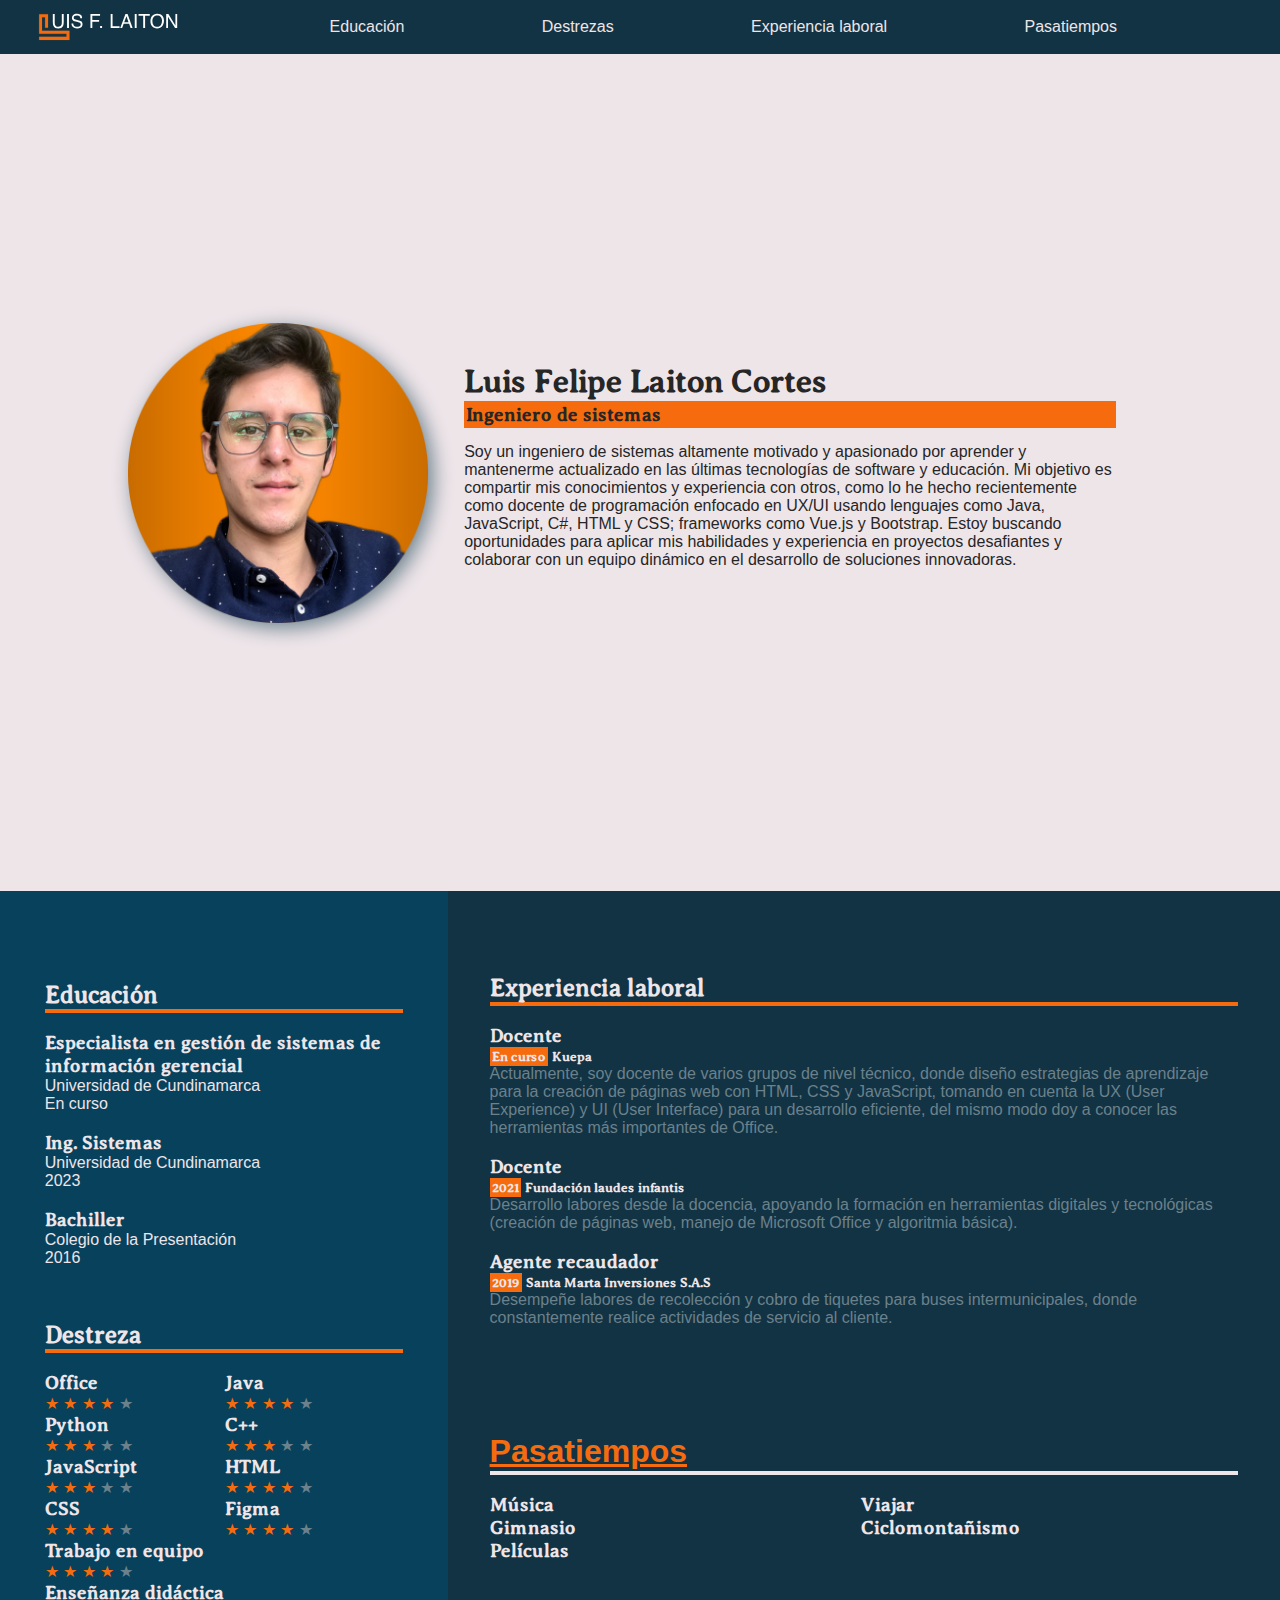
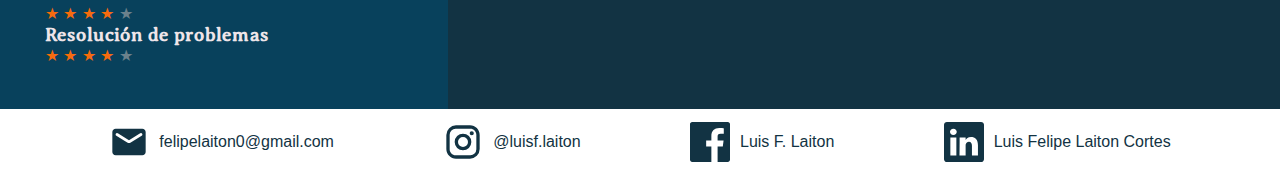
==== index.html @ 7af59a72 "Actualización de estilos header y nav" ====
<!DOCTYPE html>
<html lang="en">

<head>
    <meta charset="UTF-8">
    <link rel="icon" type="image/x-icon" href="imagenes/Logo_oscuro-3.ico">
    <meta name="viewport" content="width=device-width, initial-scale=1.0">
    <title>Luis Laiton</title>

    <link rel="stylesheet" href="CSS/estilos.css">
</head>

<body>
    <nav class="navBar">
        <!-- Barra de navegación -->
        <div>
            <a href="index.html">
                <img src="imagenes/Logo_color-1T.svg" alt="Logo Luis F. Laiton" class="navBar__logo enfasis">
            </a>
        </div>
        <div class="navBar__menu">
            <div class="navBar__menu-hamburguesa texto--naranja">
                <!-- Botón de menú hamburguesa -->
                <svg xmlns="http://www.w3.org/2000/svg" width="24" height="24" viewBox="0 0 24 24">
                    <path fill="currentColor"
                        d="M4 18h16c.55 0 1-.45 1-1s-.45-1-1-1H4c-.55 0-1 .45-1 1s.45 1 1 1zm0-5h16c.55 0 1-.45 1-1s-.45-1-1-1H4c-.55 0-1 .45-1 1s.45 1 1 1zM3 7c0 .55.45 1 1 1h16c.55 0 1-.45 1-1s-.45-1-1-1H4c-.55 0-1 .45-1 1z" />
                </svg>
            </div>
            <div class="navBar__enlaces">
                <!-- Enlaces de la barra de navegación -->
                <a href="#certificados" class="navBar__item texto--naranja">Educación</a>
                <a href="#destrezas" class="navBar__item texto--naranja">Destrezas</a>
                <a href="#exp-laboral" class="navBar__item texto--naranja">Experiencia laboral</a>
                <a href="HTML/pasatiempos.html" class="navBar__item texto--naranja">Pasatiempos</a>
            </div>
        </div>
    </nav>

    <header class="header">
        <figure class="header__figura">
            <img src="imagenes/foto-1.png" alt="Foto de presentacion" class="header__imagen">
        </figure>
        <div class="header__texto">
            <div class="titulo">
                <h1 class="titulo__nombre">Luis Felipe Laiton Cortes</h1>
                <h3 class="titulo__subtitulo fondo--naranja">Ingeniero de sistemas</h3>
            </div>
            <p class="header__parrafo">
                Soy un ingeniero de sistemas altamente motivado y apasionado por aprender y mantenerme actualizado en
                las
                últimas tecnologías de software y educación. Mi objetivo es compartir mis conocimientos y experiencia
                con
                otros, como lo he hecho recientemente como docente de programación enfocado en UX/UI usando lenguajes
                como
                Java, JavaScript, C#, HTML y CSS; frameworks como Vue.js y Bootstrap. Estoy buscando oportunidades para
                aplicar mis habilidades y experiencia en proyectos desafiantes y colaborar con un equipo dinámico en el
                desarrollo de soluciones innovadoras.
            </p>
        </div>
    </header>
    <main class="main">
        <section class="educacion">
            <!-- CERTIFICACION -->
            <article class="certificados" id="certificados">
                <h2>Educación</h2>
                <hr><br>
                <div id="especilizacion" class="mostrar--hover">
                    <div class="certificado__info">
                        <h3>Especialista en gestión de sistemas de información gerencial</h3>
                        <p>
                            Universidad de Cundinamarca
                            <br>
                            En curso
                        </p>
                    </div>
                    <figure class="d-oculto">
                        <img src="" alt="Certificacion especialista">
                    </figure>
                </div>
                <br>
                <div id="ing-sistemas" class="mostrar--hover">
                    <div class="certificado__info">
                        <h3>Ing. Sistemas</h3>
                        <p>
                            Universidad de Cundinamarca
                            <br>
                            2023
                        </p>
                    </div>
                    <figure class="d-oculto">
                        <img class="diploma__img" src="imagenes/certificaciones/ing-sistemas.jpg"
                            alt="Certificacion ing. sistemas">
                    </figure>
                </div>
                <br>
                <div id="bachiller" class="mostrar--hover">
                    <div class="certificado__info">
                        <h3>Bachiller</h3>
                        <p>
                            Colegio de la Presentación
                            <br>
                            2016
                        </p>
                    </div>
                    <figure class="d-oculto">
                        <img class="diploma__img" src="imagenes/certificaciones/bachiller.jpg"
                            alt="Certificacion bachiller">
                    </figure>
                </div>
            </article>
            <br><br><br>
            <!-- DESTREZAS -->
            <article class="destreza" id="destrezas">
                <h2 class="destreza__titulo">Destreza</h2>
                <hr><br>
                <div class="destreza__office dos--columnas">
                    <h3>Office</h3>
                    <div class="estrellas">
                        <p class="estrellas estrella--naranja">★</p>
                        <p class="estrellas estrella--naranja">★</p>
                        <p class="estrellas estrella--naranja">★</p>
                        <p class="estrellas estrella--naranja">★</p>
                        <p class="estrellas">★</p>
                    </div>
                </div>
                <div class="destreza__java dos--columnas">
                    <h3>Java</h3>
                    <div class="estrellas">
                        <p class="estrellas estrella--naranja">★</p>
                        <p class="estrellas estrella--naranja">★</p>
                        <p class="estrellas estrella--naranja">★</p>
                        <p class="estrellas estrella--naranja">★</p>
                        <p class="estrellas">★</p>
                    </div>
                </div>
                <br>
                <div class="destreza__python dos--columnas">
                    <h3>Python</h3>
                    <div class="estrellas">
                        <p class="estrellas estrella--naranja">★</p>
                        <p class="estrellas estrella--naranja">★</p>
                        <p class="estrellas estrella--naranja">★</p>
                        <p class="estrellas">★</p>
                        <p class="estrellas">★</p>
                    </div>
                </div>
                <div class="destreza__cpp dos--columnas">
                    <h3>C++</h3>
                    <div class="estrellas">
                        <p class="estrellas estrella--naranja">★</p>
                        <p class="estrellas estrella--naranja">★</p>
                        <p class="estrellas estrella--naranja">★</p>
                        <p class="estrellas">★</p>
                        <p class="estrellas">★</p>
                    </div>
                </div>
                <br>
                <div class="destreza__js dos--columnas">
                    <h3>JavaScript</h3>
                    <div class="estrellas">
                        <p class="estrellas estrella--naranja">★</p>
                        <p class="estrellas estrella--naranja">★</p>
                        <p class="estrellas estrella--naranja">★</p>
                        <p class="estrellas">★</p>
                        <p class="estrellas">★</p>
                    </div>
                </div>
                <div class="destreza__html dos--columnas">
                    <h3>HTML</h3>
                    <div class="estrellas">
                        <p class="estrellas estrella--naranja">★</p>
                        <p class="estrellas estrella--naranja">★</p>
                        <p class="estrellas estrella--naranja">★</p>
                        <p class="estrellas estrella--naranja">★</p>
                        <p class="estrellas">★</p>
                    </div>
                </div>
                <br>
                <div class="destreza__css dos--columnas">
                    <h3>CSS</h3>
                    <div class="estrellas">
                        <p class="estrellas estrella--naranja">★</p>
                        <p class="estrellas estrella--naranja">★</p>
                        <p class="estrellas estrella--naranja">★</p>
                        <p class="estrellas estrella--naranja">★</p>
                        <p class="estrellas">★</p>
                    </div>
                </div>
                <div class="destreza__figma dos--columnas">
                    <h3>Figma</h3>
                    <div class="estrellas">
                        <p class="estrellas estrella--naranja">★</p>
                        <p class="estrellas estrella--naranja">★</p>
                        <p class="estrellas estrella--naranja">★</p>
                        <p class="estrellas estrella--naranja">★</p>
                        <p class="estrellas">★</p>
                    </div>
                </div>
                <div class="destreza__trabajo--equipo">
                    <h3>Trabajo en equipo</h3>
                    <div class="estrellas">
                        <p class="estrellas estrella--naranja">★</p>
                        <p class="estrellas estrella--naranja">★</p>
                        <p class="estrellas estrella--naranja">★</p>
                        <p class="estrellas estrella--naranja">★</p>
                        <p class="estrellas">★</p>
                    </div>
                </div>
                <div class="destreza__didactica">
                    <h3>Enseñanza didáctica</h3>
                    <div class="estrellas">
                        <p class="estrellas estrella--naranja">★</p>
                        <p class="estrellas estrella--naranja">★</p>
                        <p class="estrellas estrella--naranja">★</p>
                        <p class="estrellas estrella--naranja">★</p>
                        <p class="estrellas">★</p>
                    </div>
                </div>
                <div class="destreza__problemas">
                    <h3>Resolución de problemas</h3>
                    <div class="estrellas">
                        <p class="estrellas estrella--naranja">★</p>
                        <p class="estrellas estrella--naranja">★</p>
                        <p class="estrellas estrella--naranja">★</p>
                        <p class="estrellas estrella--naranja">★</p>
                        <p class="estrellas">★</p>
                    </div>
                </div>
            </article>
        </section>
        <section class="principal">
            <article class="exp--laboral" id="exp-laboral">
                <h2 class="exp--laboral__titulo">Experiencia laboral</h2>
                <hr><br>
                <div class="exp--laboral__kuepa">
                    <h3 class="exp--laboral__cargo">Docente</h3>
                    <h5 class="exp--laboral__tiempo fondo--naranja">En curso</h5>
                    <h5 class="exp--laboral__empresa">Kuepa</h5>
                    <p class="exp--laboral__parrafo parrafo--opaco">Actualmente, soy docente de varios grupos de nivel
                        técnico, donde diseño estrategias de aprendizaje para la creación de páginas web con HTML, CSS y
                        JavaScript, tomando en cuenta la UX (User Experience) y UI (User Interface) para un desarrollo
                        eficiente, del mismo modo doy a conocer las herramientas más importantes de Office.</p>
                </div>
                <!-- <br>
                <div class="exp--laboral__ganoexcel">
                    <h3 class="exp--laboral__cargo">Distribuidor independiente</h3>
                    <h5 class="exp--laboral__tiempo fondo--naranja">En curso</h5>
                    <h5 class="exp--laboral__empresa">GanoExcel S.A.</h5>
                    <p class="exp--laboral__parrafo parrafo--opaco">Ejerzo como promotor y vendedor independiente de los
                        productos de GanoExcel S.A. donde participo activamente como líder de un equipo de trabajo
                        generando espacios básicos de capacitación en áreas como finanzas, salud, crecimiento personal y
                        marketing digital.</p>
                </div> -->
                <br>
                <div class="exp--laboral__laudes">
                    <h3 class="exp--laboral__cargo">Docente</h3>
                    <h5 class="exp--laboral__tiempo fondo--naranja">2021</h5>
                    <h5 class="exp--laboral__empresa">Fundación laudes infantis</h5>
                    <p class="exp--laboral__parrafo parrafo--opaco">Desarrollo labores desde la docencia, apoyando la
                        formación en herramientas digitales y tecnológicas (creación de páginas web, manejo de Microsoft
                        Office y algoritmia básica).</p>
                </div>
                <br>
                <div class="exp--laboral__smi">
                    <h3 class="exp--laboral__cargo">Agente recaudador</h3>
                    <h5 class="exp--laboral__tiempo fondo--naranja">2019</h5>
                    <h5 class="exp--laboral__empresa">Santa Marta Inversiones S.A.S</h5>
                    <p class="exp--laboral__parrafo parrafo--opaco">Desempeñe labores de recolección y cobro de tiquetes
                        para buses intermunicipales, donde constantemente realice actividades de servicio al cliente.
                    </p>
                </div>
            </article>
        </section>
        <section class="pasatiempos" id="pasatiempos">
            <h1 class="pasatiempos__titulo"><a href="HTML/pasatiempos.html" class="pasatiempos__enlace">Pasatiempos</a>
            </h1>
            <hr class="pasatiempos__linea borde--blanco">
            <br>
            <article class="pasatiempos__texto">
                <h3 class="pasatiempos__musica dos--columnas">Música</h3>
                <h3 class="pasatiempos__viajar dos--columnas">Viajar</h3>
                <h3 class="pasatiempos__gimnasio dos--columnas">Gimnasio</h3>
                <h3 class="pasatiempos__ciclismo dos--columnas">Ciclomontañismo</h3>
                <h3 class="pasatiempos__peliculas dos--columnas">Películas</h3>
            </article>
        </section>
    </main>
    <footer class="footer">
        <a href="mailto:felipelaiton0@gmail.com" class="footer__enlace no--link">
            <svg class="footer__logo" xmlns="http://www.w3.org/2000/svg" width="40" height="40" viewBox="0 0 24 24">
                <path fill="#123343"
                    d="M20 4H4c-1.1 0-2 .9-2 2v12c0 1.1.9 2 2 2h16c1.1 0 2-.9 2-2V6c0-1.1-.9-2-2-2zm-.4 4.25l-6.54 4.09c-.65.41-1.47.41-2.12 0L4.4 8.25a.85.85 0 1 1 .9-1.44L12 11l6.7-4.19a.85.85 0 1 1 .9 1.44z" />
            </svg>
            <label for="mail" class="footer__label">felipelaiton0@gmail.com</label>
        </a>
        <a href="https://www.instagram.com/luisf.laiton/" class="footer__enlace no--link">
            <svg class="footer__logo" xmlns="http://www.w3.org/2000/svg" width="40" height="40" viewBox="0 0 24 24">
                <path fill="#123343"
                    d="M7.8 2h8.4C19.4 2 22 4.6 22 7.8v8.4a5.8 5.8 0 0 1-5.8 5.8H7.8C4.6 22 2 19.4 2 16.2V7.8A5.8 5.8 0 0 1 7.8 2m-.2 2A3.6 3.6 0 0 0 4 7.6v8.8C4 18.39 5.61 20 7.6 20h8.8a3.6 3.6 0 0 0 3.6-3.6V7.6C20 5.61 18.39 4 16.4 4H7.6m9.65 1.5a1.25 1.25 0 0 1 1.25 1.25A1.25 1.25 0 0 1 17.25 8A1.25 1.25 0 0 1 16 6.75a1.25 1.25 0 0 1 1.25-1.25M12 7a5 5 0 0 1 5 5a5 5 0 0 1-5 5a5 5 0 0 1-5-5a5 5 0 0 1 5-5m0 2a3 3 0 0 0-3 3a3 3 0 0 0 3 3a3 3 0 0 0 3-3a3 3 0 0 0-3-3Z" />
            </svg>
            <label for="mail" class="footer__label">@luisf.laiton</label>
        </a>
        <a href="https://www.facebook.com/profile.php?id=100068713585295" class="footer__enlace no--link">
            <svg class="footer__logo" xmlns="http://www.w3.org/2000/svg" width="40" height="40" viewBox="0 0 20 20">
                <path fill="#123343" fill-rule="evenodd"
                    d="M18.896 0H1.104C.494 0 0 .494 0 1.104v17.792C0 19.506.494 20 1.104 20h9.578v-7.745H8.076V9.237h2.606V7.01c0-2.584 1.578-3.99 3.883-3.99c1.104 0 2.052.082 2.329.119v2.7h-1.598c-1.254 0-1.496.596-1.496 1.47v1.927h2.989l-.39 3.018h-2.6V20h5.097c.61 0 1.104-.494 1.104-1.104V1.104C20 .494 19.506 0 18.896 0Z" />
            </svg>
            <label for="mail" class="footer__label">Luis F. Laiton</label>
        </a>
        <a href="https://www.linkedin.com/in/luis-felipe-laiton-cortes-604a69243" class="footer__enlace no--link">
            <svg class="footer__logo" xmlns="http://www.w3.org/2000/svg" width="40" height="40" viewBox="0 0 16 16">
                <path fill="#123343"
                    d="M0 1.146C0 .513.526 0 1.175 0h13.65C15.474 0 16 .513 16 1.146v13.708c0 .633-.526 1.146-1.175 1.146H1.175C.526 16 0 15.487 0 14.854V1.146zm4.943 12.248V6.169H2.542v7.225h2.401zm-1.2-8.212c.837 0 1.358-.554 1.358-1.248c-.015-.709-.52-1.248-1.342-1.248c-.822 0-1.359.54-1.359 1.248c0 .694.521 1.248 1.327 1.248h.016zm4.908 8.212V9.359c0-.216.016-.432.08-.586c.173-.431.568-.878 1.232-.878c.869 0 1.216.662 1.216 1.634v3.865h2.401V9.25c0-2.22-1.184-3.252-2.764-3.252c-1.274 0-1.845.7-2.165 1.193v.025h-.016a5.54 5.54 0 0 1 .016-.025V6.169h-2.4c.03.678 0 7.225 0 7.225h2.4z" />
            </svg>
            <label for="mail" class="footer__label">Luis Felipe Laiton Cortes</label>
        </a>
    </footer>


    <script src="JS/app.js"></script>
</body>

</html>
---- CSS/estilos.css ----
:root {
    --principal: #08415C;
    --principal-oscuro: #123343;
    --secundario: #F66B0E;
    --blanco-neutro: #EEE5E9;
    --blanco-oscuro: #6B818C;
    --negro: #262626;
}

@font-face {
    font-family: 'Averia Serif Libre';
    src: url('fonts/Averia_Serif_Libre/AveriaSerifLibre-Regular.ttf');
}

* {
    margin: 0;
    padding: 0;
    font-family: Helvetica, Arial, sans-serif;
}

h1,
h2,
h3,
h4,
h5,
h6 {
    font-family: "Averia Serif Libre";
}

hr {
    border: 2px solid var(--secundario);
}

/*--- NAV ---*/

.navBar {
    display: flex;
    align-items: center;
    background-color: var(--principal-oscuro);
    padding: 0 2%;
    position: sticky;
    top: 0px;
    border-radius: 0px;
}

.navBar__logo {
    height: 50px;
    transition: transform 0.3s ease;
}

.enfasis:hover {
    transform: scale(1.1);
}

.navBar__menu-hamburguesa {
    display: none;
}

.navBar__menu {
    flex-grow: 1;
    text-align: right;
}

.navBar__enlaces {
    display: flex;
    flex-wrap: wrap;
    justify-content: space-evenly;
    vertical-align: baseline;
}

.navBar__enlaces--desplegable {
    display: flex;
    flex-direction: column;
    text-align: right;
    align-items: end;
}

.navBar__item {
    color: var(--blanco-neutro);
    text-decoration: none;
}

/*--- HEADER ---*/
.header {
    padding: 0 10%;
    background-color: var(--blanco-neutro);
    color: var(--negro);
    height: 93vh;
    display: flex;
    align-items: center;
    justify-content: center;
    flex-wrap: nowrap;

    opacity: 0;
    transition: opacity 1.5s ease-out;
}

.contenedor__visible {
    opacity: 1; /* Become visible */
}

.header__imagen {
    float: right;
    max-height: 300px;
    height: 100%;
    filter: drop-shadow(5px 5px 10px var(--blanco-oscuro));
}

.titulo {
    display: flex;
    flex-direction: column;
    justify-content: end;
    padding: 0 5%;
}

.header__parrafo {
    padding: 2% 5%;
}

.fondo--naranja {
    display: inline;
    padding: 2px;
    background-color: var(--secundario);
    /* color: var(--negro); */
}

/*--- MAIN ---*/
.main {
    background-color: var(--principal-oscuro);
    color: var(--blanco-neutro);
    display: grid;
    grid-template-columns: 35% auto;
    grid-auto-rows: auto;
}

.educacion {
    grid-column: 1;
    grid-row: 1/3;
    background-color: var(--principal);
    padding: 20% 10% 10% 10%;
}

.principal {
    grid-column: 2 / -1;
    grid-row: 1 / 2;
    padding: 10% 5% 0% 5%;
}

.pasatiempos {
    grid-column: 2 / -1;
    grid-row: 2 / 3;
    padding: 0% 5% 5% 5%;
}

/*--- MAIN educacion ---*/
.mostrar--hover:hover {
    color: var(--blanco-oscuro);
    cursor: pointer;
}

.d-oculto {
    display: none;
}

.d-mostrar {
    display: block;
}

.diploma__img {
    width: 100%;
    border-radius: 5px;
}

.dos--columnas {
    display: inline-block;
    width: 49%;
}

.estrellas {
    display: inline;
    color: var(--blanco-oscuro);
}

.estrella--naranja {
    color: var(--secundario);
}

/*--- MAIN exp laboral ---*/
.exp--laboral__empresa {
    display: inline;
}

.parrafo--opaco {
    color: var(--blanco-oscuro);
}

/*--- MAIN pasatiempos ---*/
.pasatiempos__enlace {
    color: var(--secundario);
}

.borde--blanco {
    border: 2px solid var(--blanco-neutro);
}

/*--- FOOTER ---*/
.footer {
    display: flex;
    justify-content: space-evenly;
    padding: 1% 0%;
}

.no--link {
    text-decoration: none;
    color: var(--principal-oscuro);

    display: flex;
    align-items: center;
    gap: 10px;
}

.texto--naranja:hover {
    color: var(--secundario);
}

@media screen and (max-width: 1100px) {
}

@media screen and (max-width: 768px) {
    .educacion {
        grid-column: 1/-1;
        grid-row: 1;
        padding-top: 10%;
    }

    .principal {
        grid-column: 1/-1;
        grid-row: 2;
        padding: 10%;
    }

    .pasatiempos {
        grid-column: 1/-1;
        grid-row: 3;
        padding: 10%;
        background-color: var(--principal);
    }

    .footer__label {
        display: none;
    }
}

@media screen and (max-width: 600px) {
    h1 {
        font-size: 1.7rem;
    }

    h2 {
        font-size: 1.5rem;
        display: inline;
        position: sticky;
        top: 10px;
    }

    .header {
        flex-direction: column;
        gap: 20px;
    }
    
    .header__parrafo {
        display: none;
    }

    .navBar__menu-hamburguesa {
        display: block;
        color: var(--blanco-neutro);
    }

    .navBar__enlaces {
        display: none;
        margin-top: 20px;
    }

    .navBar__enlaces--desplegable {
        display: flex;
        flex-direction: column;
        text-align: right;
        align-items: end;
    }
}

@media screen and (max-width: 400px) {
    .header__imagen {
        float: left;
        border-left: none;
    }
}
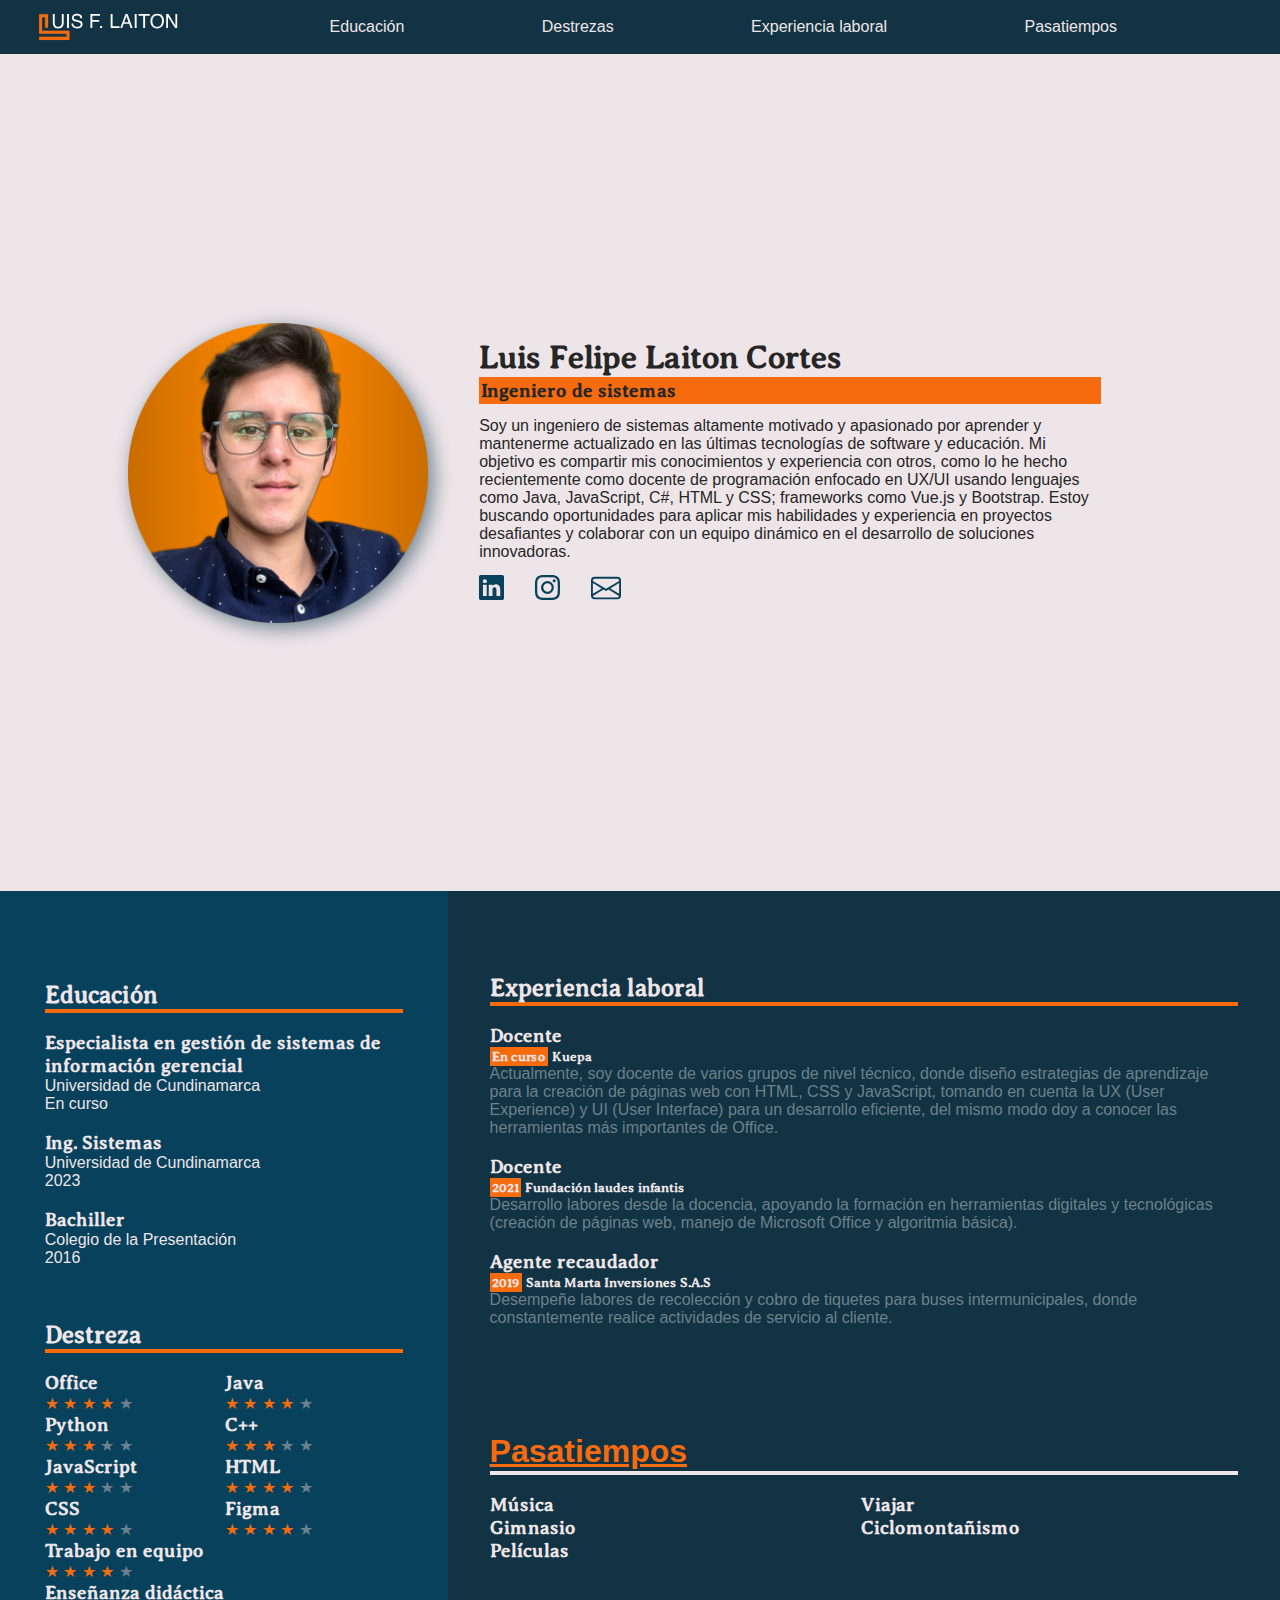
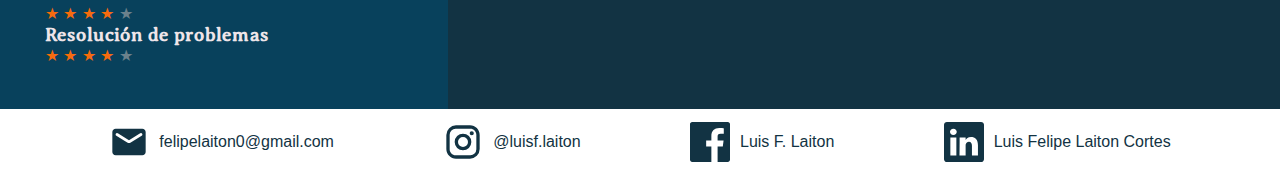
==== commit a6fd16e0: "iconos de contacto" ====
--- a/index.html
+++ b/index.html
@@ -56,6 +56,29 @@
                 aplicar mis habilidades y experiencia en proyectos desafiantes y colaborar con un equipo dinámico en el
                 desarrollo de soluciones innovadoras.
             </p>
+            <div class="header__contacto">
+                <a href="https://www.linkedin.com/in/luisfelipelaitoncortes" target="_blank" class="contacto__elemento enfasis">
+                    <svg xmlns="http://www.w3.org/2000/svg" width="25" height="25" fill="currentColor"
+                        class="bi bi-linkedin" viewBox="0 0 16 16">
+                        <path
+                            d="M0 1.146C0 .513.526 0 1.175 0h13.65C15.474 0 16 .513 16 1.146v13.708c0 .633-.526 1.146-1.175 1.146H1.175C.526 16 0 15.487 0 14.854zm4.943 12.248V6.169H2.542v7.225zm-1.2-8.212c.837 0 1.358-.554 1.358-1.248-.015-.709-.52-1.248-1.342-1.248S2.4 3.226 2.4 3.934c0 .694.521 1.248 1.327 1.248zm4.908 8.212V9.359c0-.216.016-.432.08-.586.173-.431.568-.878 1.232-.878.869 0 1.216.662 1.216 1.634v3.865h2.401V9.25c0-2.22-1.184-3.252-2.764-3.252-1.274 0-1.845.7-2.165 1.193v.025h-.016l.016-.025V6.169h-2.4c.03.678 0 7.225 0 7.225z" />
+                    </svg>
+                </a>
+                <a href="https://www.instagram.com/luisf.laiton?igsh=d3ljNDFic2JuNWNi" target="_blank" class="contacto__elemento enfasis">
+                    <svg xmlns="http://www.w3.org/2000/svg" width="25" height="25" fill="currentColor"
+                        class="bi bi-instagram" viewBox="0 0 16 16">
+                        <path
+                            d="M8 0C5.829 0 5.556.01 4.703.048 3.85.088 3.269.222 2.76.42a3.9 3.9 0 0 0-1.417.923A3.9 3.9 0 0 0 .42 2.76C.222 3.268.087 3.85.048 4.7.01 5.555 0 5.827 0 8.001c0 2.172.01 2.444.048 3.297.04.852.174 1.433.372 1.942.205.526.478.972.923 1.417.444.445.89.719 1.416.923.51.198 1.09.333 1.942.372C5.555 15.99 5.827 16 8 16s2.444-.01 3.298-.048c.851-.04 1.434-.174 1.943-.372a3.9 3.9 0 0 0 1.416-.923c.445-.445.718-.891.923-1.417.197-.509.332-1.09.372-1.942C15.99 10.445 16 10.173 16 8s-.01-2.445-.048-3.299c-.04-.851-.175-1.433-.372-1.941a3.9 3.9 0 0 0-.923-1.417A3.9 3.9 0 0 0 13.24.42c-.51-.198-1.092-.333-1.943-.372C10.443.01 10.172 0 7.998 0zm-.717 1.442h.718c2.136 0 2.389.007 3.232.046.78.035 1.204.166 1.486.275.373.145.64.319.92.599s.453.546.598.92c.11.281.24.705.275 1.485.039.843.047 1.096.047 3.231s-.008 2.389-.047 3.232c-.035.78-.166 1.203-.275 1.485a2.5 2.5 0 0 1-.599.919c-.28.28-.546.453-.92.598-.28.11-.704.24-1.485.276-.843.038-1.096.047-3.232.047s-2.39-.009-3.233-.047c-.78-.036-1.203-.166-1.485-.276a2.5 2.5 0 0 1-.92-.598 2.5 2.5 0 0 1-.6-.92c-.109-.281-.24-.705-.275-1.485-.038-.843-.046-1.096-.046-3.233s.008-2.388.046-3.231c.036-.78.166-1.204.276-1.486.145-.373.319-.64.599-.92s.546-.453.92-.598c.282-.11.705-.24 1.485-.276.738-.034 1.024-.044 2.515-.045zm4.988 1.328a.96.96 0 1 0 0 1.92.96.96 0 0 0 0-1.92m-4.27 1.122a4.109 4.109 0 1 0 0 8.217 4.109 4.109 0 0 0 0-8.217m0 1.441a2.667 2.667 0 1 1 0 5.334 2.667 2.667 0 0 1 0-5.334" />
+                    </svg>
+                </a>
+                <a href="mailto:felipelaiton@gmail.com" target="_blank" class="contacto__elemento enfasis">
+                    <svg xmlns="http://www.w3.org/2000/svg" width="30" height="30" fill="currentColor"
+                        class="bi bi-envelope" viewBox="0 0 16 16">
+                        <path
+                            d="M0 4a2 2 0 0 1 2-2h12a2 2 0 0 1 2 2v8a2 2 0 0 1-2 2H2a2 2 0 0 1-2-2zm2-1a1 1 0 0 0-1 1v.217l7 4.2 7-4.2V4a1 1 0 0 0-1-1zm13 2.383-4.708 2.825L15 11.105zm-.034 6.876-5.64-3.471L8 9.583l-1.326-.795-5.64 3.47A1 1 0 0 0 2 13h12a1 1 0 0 0 .966-.741M1 11.105l4.708-2.897L1 5.383z" />
+                    </svg>
+                </a>
+            </div>
         </div>
     </header>
     <main class="main">
--- a/CSS/estilos.css
+++ b/CSS/estilos.css
@@ -49,7 +49,7 @@
 }
 
 .enfasis:hover {
-    transform: scale(1.1);
+    transform: scale(1.3);
 }
 
 .navBar__menu-hamburguesa {
@@ -96,7 +96,7 @@
 }
 
 .contenedor__visible {
-    opacity: 1; /* Become visible */
+    opacity: 1;
 }
 
 .header__imagen {
@@ -106,15 +106,30 @@
     filter: drop-shadow(5px 5px 10px var(--blanco-oscuro));
 }
 
+.header__texto {
+    padding: 0 5%;
+}
+
 .titulo {
     display: flex;
     flex-direction: column;
     justify-content: end;
-    padding: 0 5%;
 }
 
 .header__parrafo {
-    padding: 2% 5%;
+    padding-top: 2%;
+}
+
+.header__contacto {
+    padding-top: 2%;
+    display: flex;
+    align-items: center;
+    gap: 5%;
+}
+
+.contacto__elemento {
+    color: var(--principal);
+    transition: transform 0.3s ease;
 }
 
 .fondo--naranja {
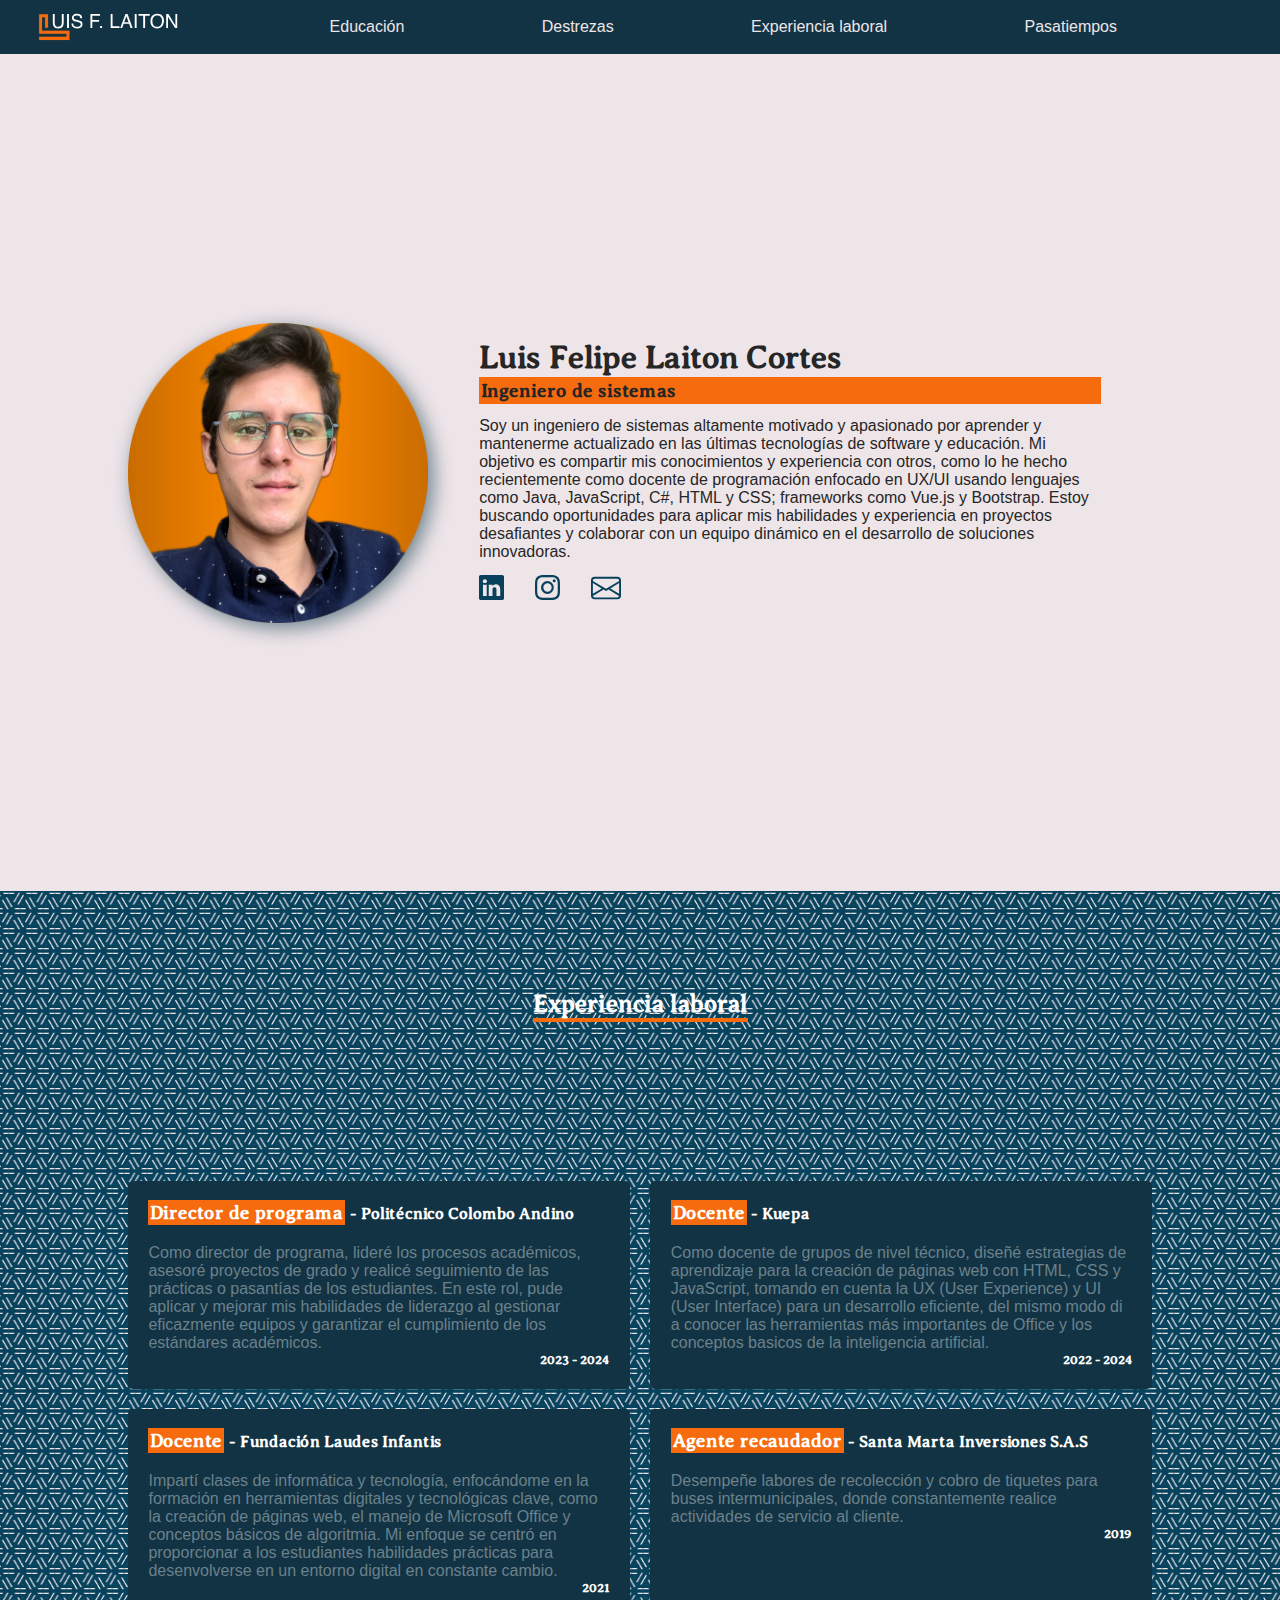
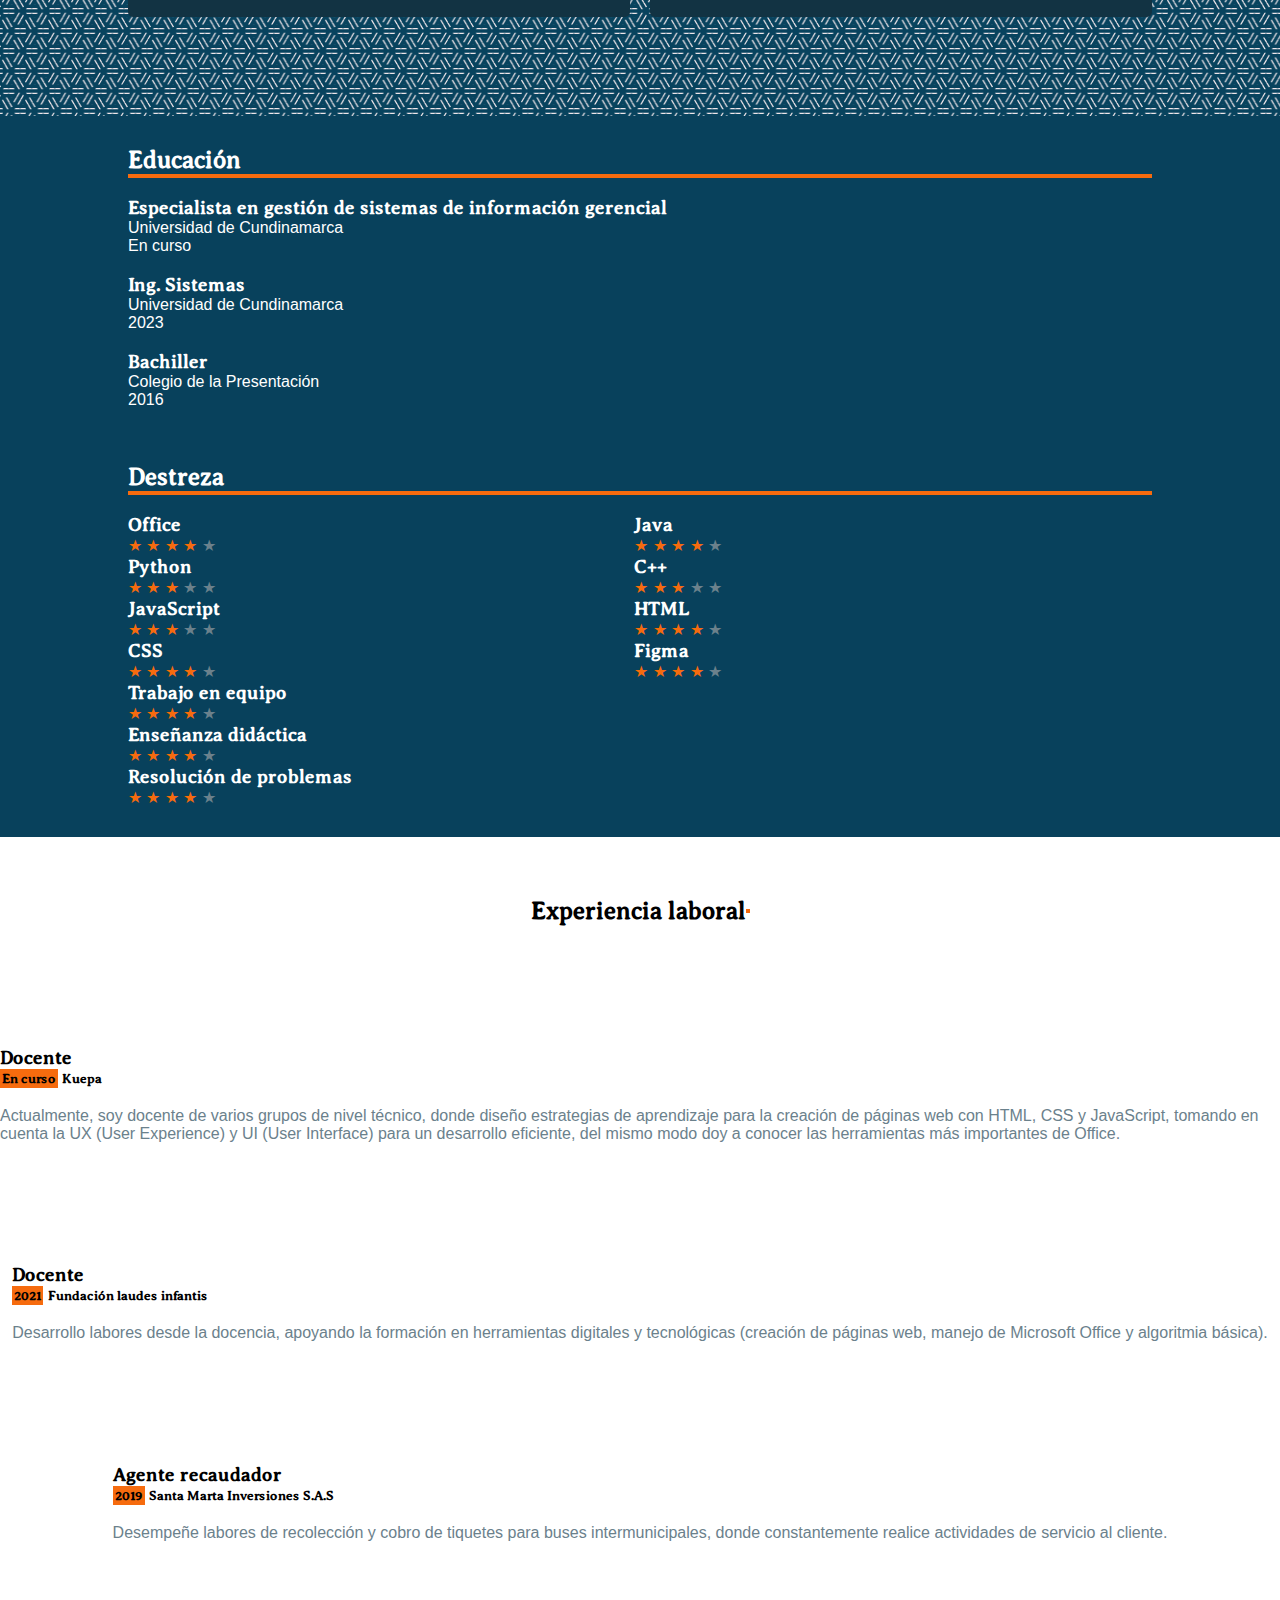
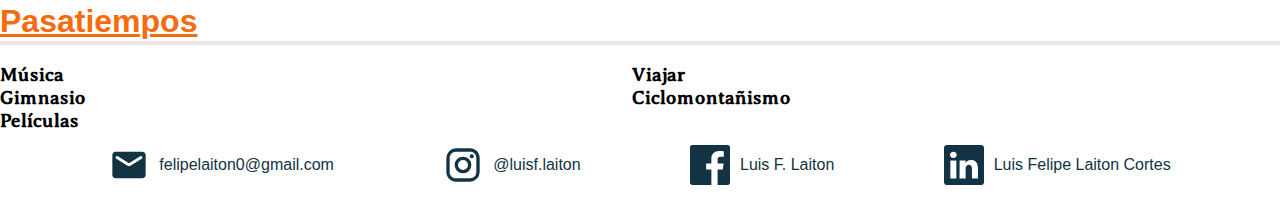
==== commit eb8c518a: "Actualización de la experiencia laboral" ====
--- a/index.html
+++ b/index.html
@@ -57,14 +57,16 @@
                 desarrollo de soluciones innovadoras.
             </p>
             <div class="header__contacto">
-                <a href="https://www.linkedin.com/in/luisfelipelaitoncortes" target="_blank" class="contacto__elemento enfasis">
+                <a href="https://www.linkedin.com/in/luisfelipelaitoncortes" target="_blank"
+                    class="contacto__elemento enfasis">
                     <svg xmlns="http://www.w3.org/2000/svg" width="25" height="25" fill="currentColor"
                         class="bi bi-linkedin" viewBox="0 0 16 16">
                         <path
                             d="M0 1.146C0 .513.526 0 1.175 0h13.65C15.474 0 16 .513 16 1.146v13.708c0 .633-.526 1.146-1.175 1.146H1.175C.526 16 0 15.487 0 14.854zm4.943 12.248V6.169H2.542v7.225zm-1.2-8.212c.837 0 1.358-.554 1.358-1.248-.015-.709-.52-1.248-1.342-1.248S2.4 3.226 2.4 3.934c0 .694.521 1.248 1.327 1.248zm4.908 8.212V9.359c0-.216.016-.432.08-.586.173-.431.568-.878 1.232-.878.869 0 1.216.662 1.216 1.634v3.865h2.401V9.25c0-2.22-1.184-3.252-2.764-3.252-1.274 0-1.845.7-2.165 1.193v.025h-.016l.016-.025V6.169h-2.4c.03.678 0 7.225 0 7.225z" />
                     </svg>
                 </a>
-                <a href="https://www.instagram.com/luisf.laiton?igsh=d3ljNDFic2JuNWNi" target="_blank" class="contacto__elemento enfasis">
+                <a href="https://www.instagram.com/luisf.laiton?igsh=d3ljNDFic2JuNWNi" target="_blank"
+                    class="contacto__elemento enfasis">
                     <svg xmlns="http://www.w3.org/2000/svg" width="25" height="25" fill="currentColor"
                         class="bi bi-instagram" viewBox="0 0 16 16">
                         <path
@@ -81,8 +83,43 @@
             </div>
         </div>
     </header>
-    <main class="main">
-        <section class="educacion">
+    <main>
+        <section class="exp--laboral fondo--patron-azul" id="exp-laboral">
+            <div>
+                <h2 class="exp--laboral__titulo">Experiencia laboral</h2>
+                <hr>
+            </div>
+            <article class="exp--laboral__tarjetas">
+                <div class="tarjeta--tres">
+                    <h3 class="exp--laboral__cargo fondo--naranja">Director de programa</h3>
+                    <h4 class="exp--laboral__empresa"> - Politécnico Colombo Andino</h4>
+                    <p class="exp--laboral__parrafo parrafo--opaco">Como director de programa, lideré los procesos académicos, asesoré proyectos de grado y realicé seguimiento de las prácticas o pasantías de los estudiantes. En este rol, pude aplicar y mejorar mis habilidades de liderazgo al gestionar eficazmente equipos y garantizar el cumplimiento de los estándares académicos.</p>
+                    <h5 class="exp--laboral__tiempo">2023 - 2024</h5>
+                </div>
+                <div class="tarjeta--tres">
+                    <h3 class="exp--laboral__cargo fondo--naranja">Docente</h3>
+                    <h4 class="exp--laboral__empresa"> - Kuepa</h4>
+                    <p class="exp--laboral__parrafo parrafo--opaco">Como docente de grupos de nivel
+                        técnico, diseñé estrategias de aprendizaje para la creación de páginas web con HTML, CSS y
+                        JavaScript, tomando en cuenta la UX (User Experience) y UI (User Interface) para un desarrollo
+                        eficiente, del mismo modo di a conocer las herramientas más importantes de Office y los conceptos basicos de la inteligencia artificial.</p>
+                        <h5 class="exp--laboral__tiempo">2022 - 2024</h5>
+                </div>
+                <div class="tarjeta--tres">
+                    <h3 class="exp--laboral__cargo fondo--naranja">Docente</h3>
+                    <h4 class="exp--laboral__empresa"> - Fundación Laudes Infantis</h4>
+                    <p class="exp--laboral__parrafo parrafo--opaco">Impartí clases de informática y tecnología, enfocándome en la formación en herramientas digitales y tecnológicas clave, como la creación de páginas web, el manejo de Microsoft Office y conceptos básicos de algoritmia. Mi enfoque se centró en proporcionar a los estudiantes habilidades prácticas para desenvolverse en un entorno digital en constante cambio.</p>
+                    <h5 class="exp--laboral__tiempo">2021</h5>
+                </div>
+                <div class="tarjeta--tres">
+                    <h3 class="exp--laboral__cargo fondo--naranja">Agente recaudador</h3>
+                    <h4 class="exp--laboral__empresa"> - Santa Marta Inversiones S.A.S</h4>
+                    <p class="exp--laboral__parrafo parrafo--opaco">Desempeñe labores de recolección y cobro de tiquetes para buses intermunicipales, donde constantemente realice actividades de servicio al cliente.</p>
+                    <h5 class="exp--laboral__tiempo">2019</h5>
+                </div>
+            </article>
+        </section>
+        <section class="fondo--azul">
             <!-- CERTIFICACION -->
             <article class="certificados" id="certificados">
                 <h2>Educación</h2>
@@ -264,16 +301,6 @@
                         JavaScript, tomando en cuenta la UX (User Experience) y UI (User Interface) para un desarrollo
                         eficiente, del mismo modo doy a conocer las herramientas más importantes de Office.</p>
                 </div>
-                <!-- <br>
-                <div class="exp--laboral__ganoexcel">
-                    <h3 class="exp--laboral__cargo">Distribuidor independiente</h3>
-                    <h5 class="exp--laboral__tiempo fondo--naranja">En curso</h5>
-                    <h5 class="exp--laboral__empresa">GanoExcel S.A.</h5>
-                    <p class="exp--laboral__parrafo parrafo--opaco">Ejerzo como promotor y vendedor independiente de los
-                        productos de GanoExcel S.A. donde participo activamente como líder de un equipo de trabajo
-                        generando espacios básicos de capacitación en áreas como finanzas, salud, crecimiento personal y
-                        marketing digital.</p>
-                </div> -->
                 <br>
                 <div class="exp--laboral__laudes">
                     <h3 class="exp--laboral__cargo">Docente</h3>
--- a/CSS/estilos.css
+++ b/CSS/estilos.css
@@ -140,31 +140,53 @@
 }
 
 /*--- MAIN ---*/
-.main {
+.fondo--patron-azul {
+    background-image: url("data:image/svg+xml,<svg id='patternId' width='100%' height='100%' xmlns='http://www.w3.org/2000/svg'><defs><pattern id='a' patternUnits='userSpaceOnUse' width='23.07' height='40' patternTransform='scale(1) rotate(0)'><rect x='0' y='0' width='100%' height='100%' fill='hsla(333, 21%, 92%, 1)'/><path d='M17.62 0l-6.07 10.5m2.74 4.76L8.22 4.75m-5.48 0h12.13M.01 0h23.07M6.07 20L0 9.5m2.74-4.75l-6.07 10.5m-5.48 0H3.33m8.2 4.75L0 .02-11.54 20m40.68 0L23.07 9.5m2.74-4.75l-6.06 10.5m-5.49 0H26.4M34.6 20L23.08.02 11.53 20m-5.46 0L0 30.51m2.74 4.75l-6.07-10.5m-5.48 0H3.33m8.2-4.75L0 40l-11.54-19.98zM17.6 40l-6.06-10.5m2.74-4.76L8.2 35.25m-5.48 0h12.13M0 40h23.07L11.54 20.01m17.6 0l-6.07 10.5m2.74 4.75l-6.06-10.5m-5.49 0H26.4M11.53 20h23.08L23.07 40'  stroke-linecap='square' stroke-width='3.5' stroke='hsla(199, 84%, 20%, 1)' fill='none'/></pattern></defs><rect width='800%' height='800%' transform='translate(0,0)' fill='url(%23a)'/></svg>");
+    color: white;
+    padding: 30px 10%;
+}
+
+.fondo--azul {
+    background-color: var(--principal);
+    color: white;
+    padding: 30px 10%;
+}
+
+
+.tarjeta--tres {
+    width: 45%;
+    padding: 2%;
     background-color: var(--principal-oscuro);
-    color: var(--blanco-neutro);
-    display: grid;
-    grid-template-columns: 35% auto;
-    grid-auto-rows: auto;
-}
-
-.educacion {
-    grid-column: 1;
-    grid-row: 1/3;
-    background-color: var(--principal);
-    padding: 20% 10% 10% 10%;
-}
-
-.principal {
-    grid-column: 2 / -1;
-    grid-row: 1 / 2;
-    padding: 10% 5% 0% 5%;
-}
-
-.pasatiempos {
-    grid-column: 2 / -1;
-    grid-row: 2 / 3;
-    padding: 0% 5% 5% 5%;
+    border-radius: 5px;
+}
+
+/*--- MAIN exp laboral ---*/
+.exp--laboral {
+    min-height: 85vh;
+    display: flex;
+    align-items: center;
+    justify-content: center;
+    flex-wrap: wrap;
+}
+
+.exp--laboral__tarjetas {
+    margin-top: 20px;
+    display: flex;
+    flex-wrap: wrap;
+    gap: 20px;
+    justify-content: space-between;
+}
+
+.exp--laboral__empresa {
+    display: inline-block;
+    margin-bottom: 20px;
+}
+.exp--laboral__tiempo {
+    text-align: end;
+}
+
+.parrafo--opaco {
+    color: var(--blanco-oscuro);
 }
 
 /*--- MAIN educacion ---*/
@@ -200,15 +222,6 @@
     color: var(--secundario);
 }
 
-/*--- MAIN exp laboral ---*/
-.exp--laboral__empresa {
-    display: inline;
-}
-
-.parrafo--opaco {
-    color: var(--blanco-oscuro);
-}
-
 /*--- MAIN pasatiempos ---*/
 .pasatiempos__enlace {
     color: var(--secundario);
@@ -239,6 +252,20 @@
 }
 
 @media screen and (max-width: 1100px) {
+    .exp--laboral__tarjetas {
+        margin-top: 20px;
+        display: flex;
+        flex-wrap: wrap;
+        gap: 20px;
+        justify-content: space-between;
+    }
+    
+    .tarjeta--tres {
+        width: 100%;
+        padding: 2%;
+        background-color: var(--principal-oscuro);
+        border-radius: 5px;
+    }
 }
 
 @media screen and (max-width: 768px) {
@@ -282,10 +309,6 @@
         flex-direction: column;
         gap: 20px;
     }
-    
-    .header__parrafo {
-        display: none;
-    }
 
     .navBar__menu-hamburguesa {
         display: block;
@@ -305,9 +328,14 @@
     }
 }
 
-@media screen and (max-width: 400px) {
-    .header__imagen {
-        float: left;
-        border-left: none;
+@media screen and (max-width: 710px) {
+    .header__parrafo {
+        display: none;
+    }
+}
+
+@media screen and (max-height: 390px) {
+    .header__parrafo {
+        display: none;
     }
 }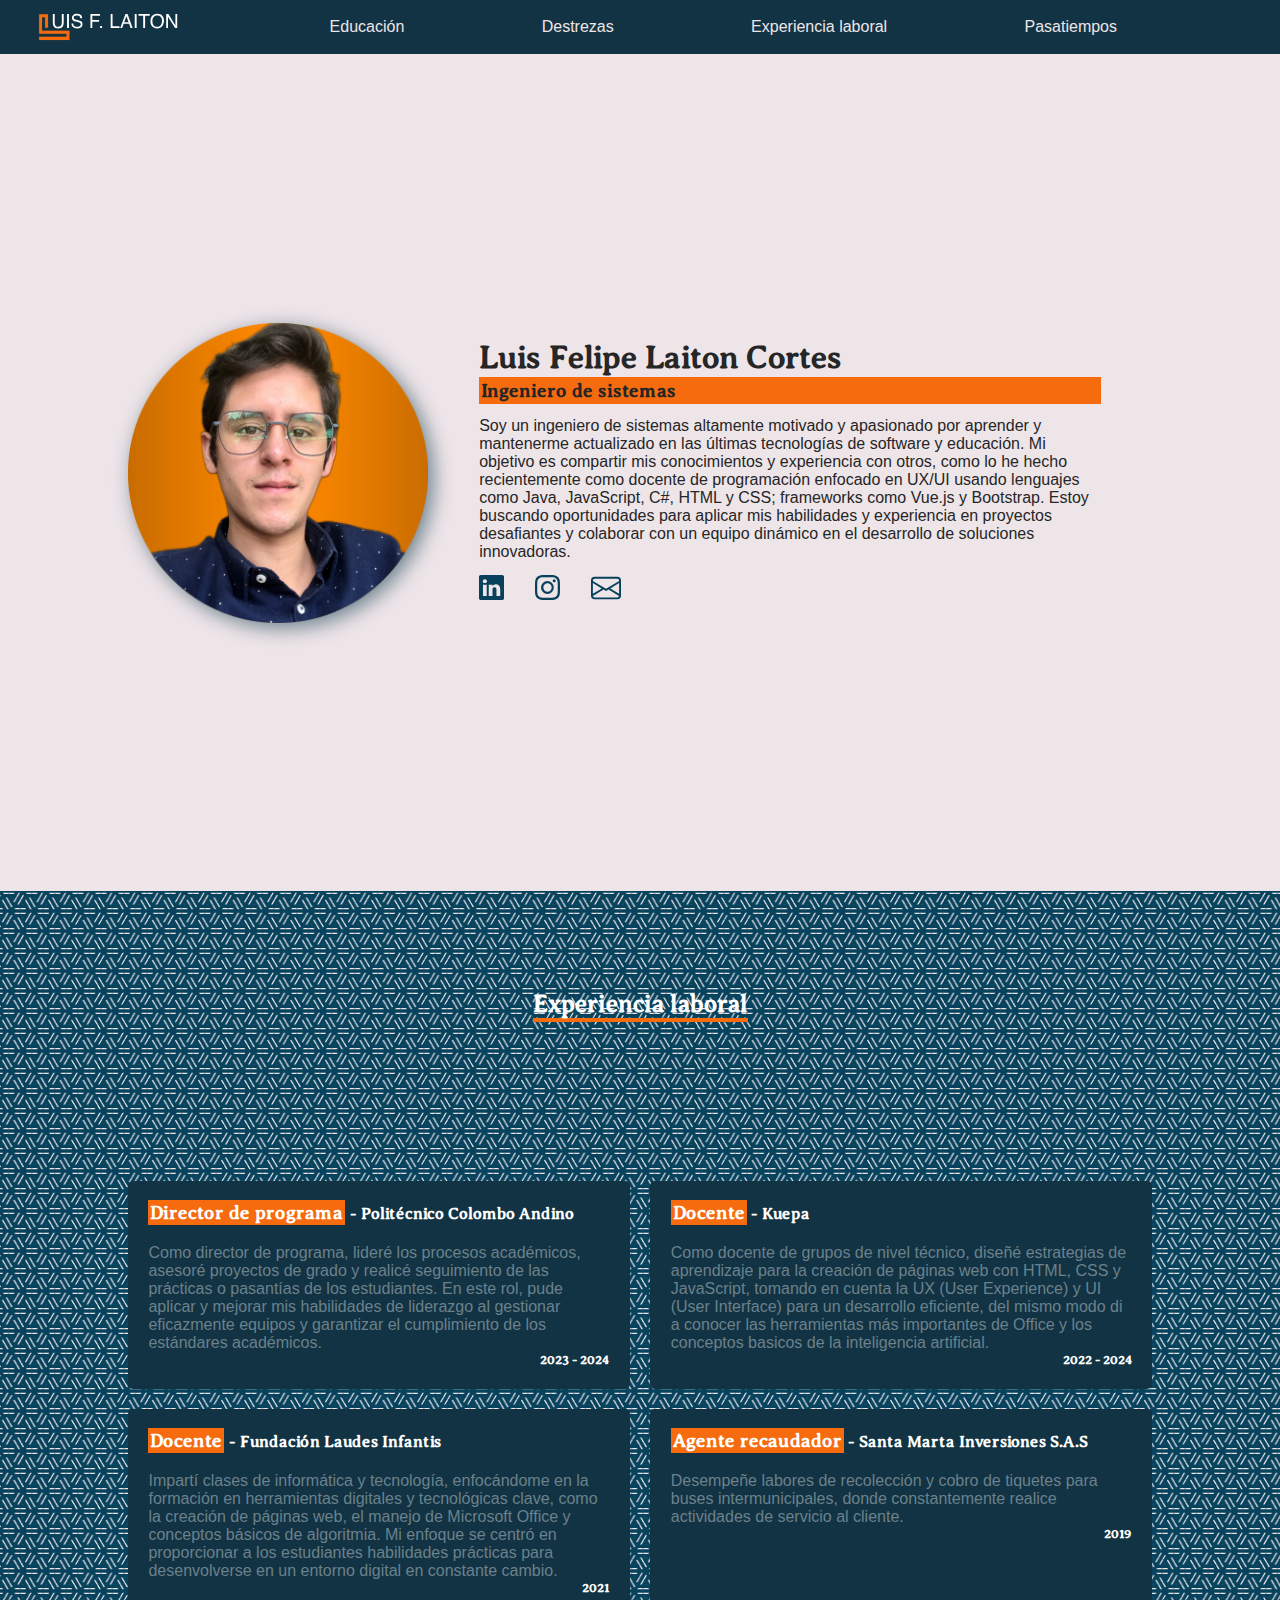
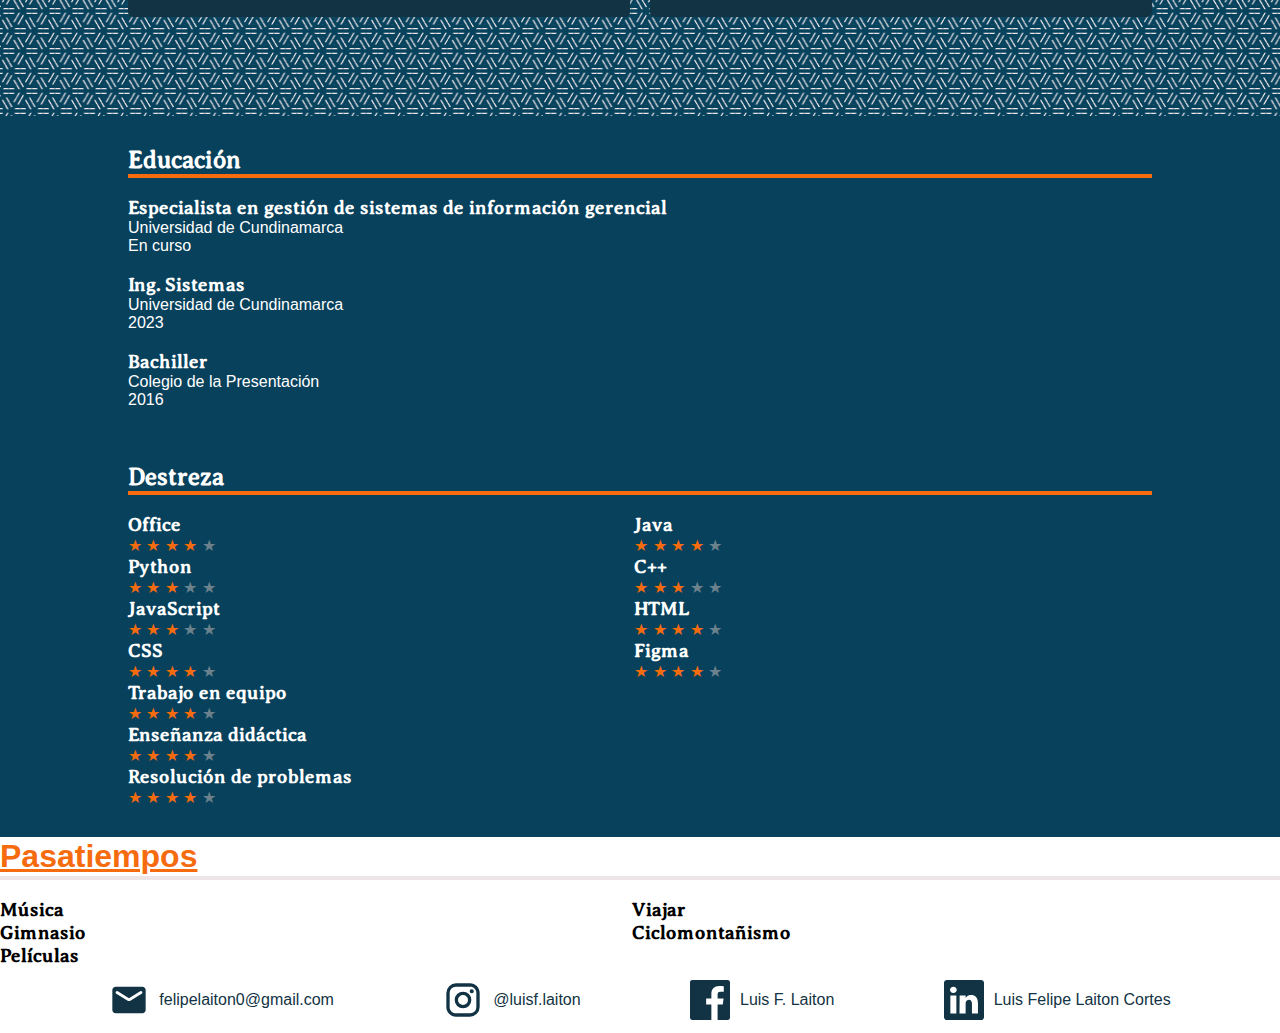
==== commit 916ccec9: "Inicio ajuste educacion" ====
--- a/index.html
+++ b/index.html
@@ -285,39 +285,6 @@
                         <p class="estrellas estrella--naranja">★</p>
                         <p class="estrellas">★</p>
                     </div>
-                </div>
-            </article>
-        </section>
-        <section class="principal">
-            <article class="exp--laboral" id="exp-laboral">
-                <h2 class="exp--laboral__titulo">Experiencia laboral</h2>
-                <hr><br>
-                <div class="exp--laboral__kuepa">
-                    <h3 class="exp--laboral__cargo">Docente</h3>
-                    <h5 class="exp--laboral__tiempo fondo--naranja">En curso</h5>
-                    <h5 class="exp--laboral__empresa">Kuepa</h5>
-                    <p class="exp--laboral__parrafo parrafo--opaco">Actualmente, soy docente de varios grupos de nivel
-                        técnico, donde diseño estrategias de aprendizaje para la creación de páginas web con HTML, CSS y
-                        JavaScript, tomando en cuenta la UX (User Experience) y UI (User Interface) para un desarrollo
-                        eficiente, del mismo modo doy a conocer las herramientas más importantes de Office.</p>
-                </div>
-                <br>
-                <div class="exp--laboral__laudes">
-                    <h3 class="exp--laboral__cargo">Docente</h3>
-                    <h5 class="exp--laboral__tiempo fondo--naranja">2021</h5>
-                    <h5 class="exp--laboral__empresa">Fundación laudes infantis</h5>
-                    <p class="exp--laboral__parrafo parrafo--opaco">Desarrollo labores desde la docencia, apoyando la
-                        formación en herramientas digitales y tecnológicas (creación de páginas web, manejo de Microsoft
-                        Office y algoritmia básica).</p>
-                </div>
-                <br>
-                <div class="exp--laboral__smi">
-                    <h3 class="exp--laboral__cargo">Agente recaudador</h3>
-                    <h5 class="exp--laboral__tiempo fondo--naranja">2019</h5>
-                    <h5 class="exp--laboral__empresa">Santa Marta Inversiones S.A.S</h5>
-                    <p class="exp--laboral__parrafo parrafo--opaco">Desempeñe labores de recolección y cobro de tiquetes
-                        para buses intermunicipales, donde constantemente realice actividades de servicio al cliente.
-                    </p>
                 </div>
             </article>
         </section>
--- a/CSS/estilos.css
+++ b/CSS/estilos.css
@@ -181,6 +181,7 @@
     display: inline-block;
     margin-bottom: 20px;
 }
+
 .exp--laboral__tiempo {
     text-align: end;
 }
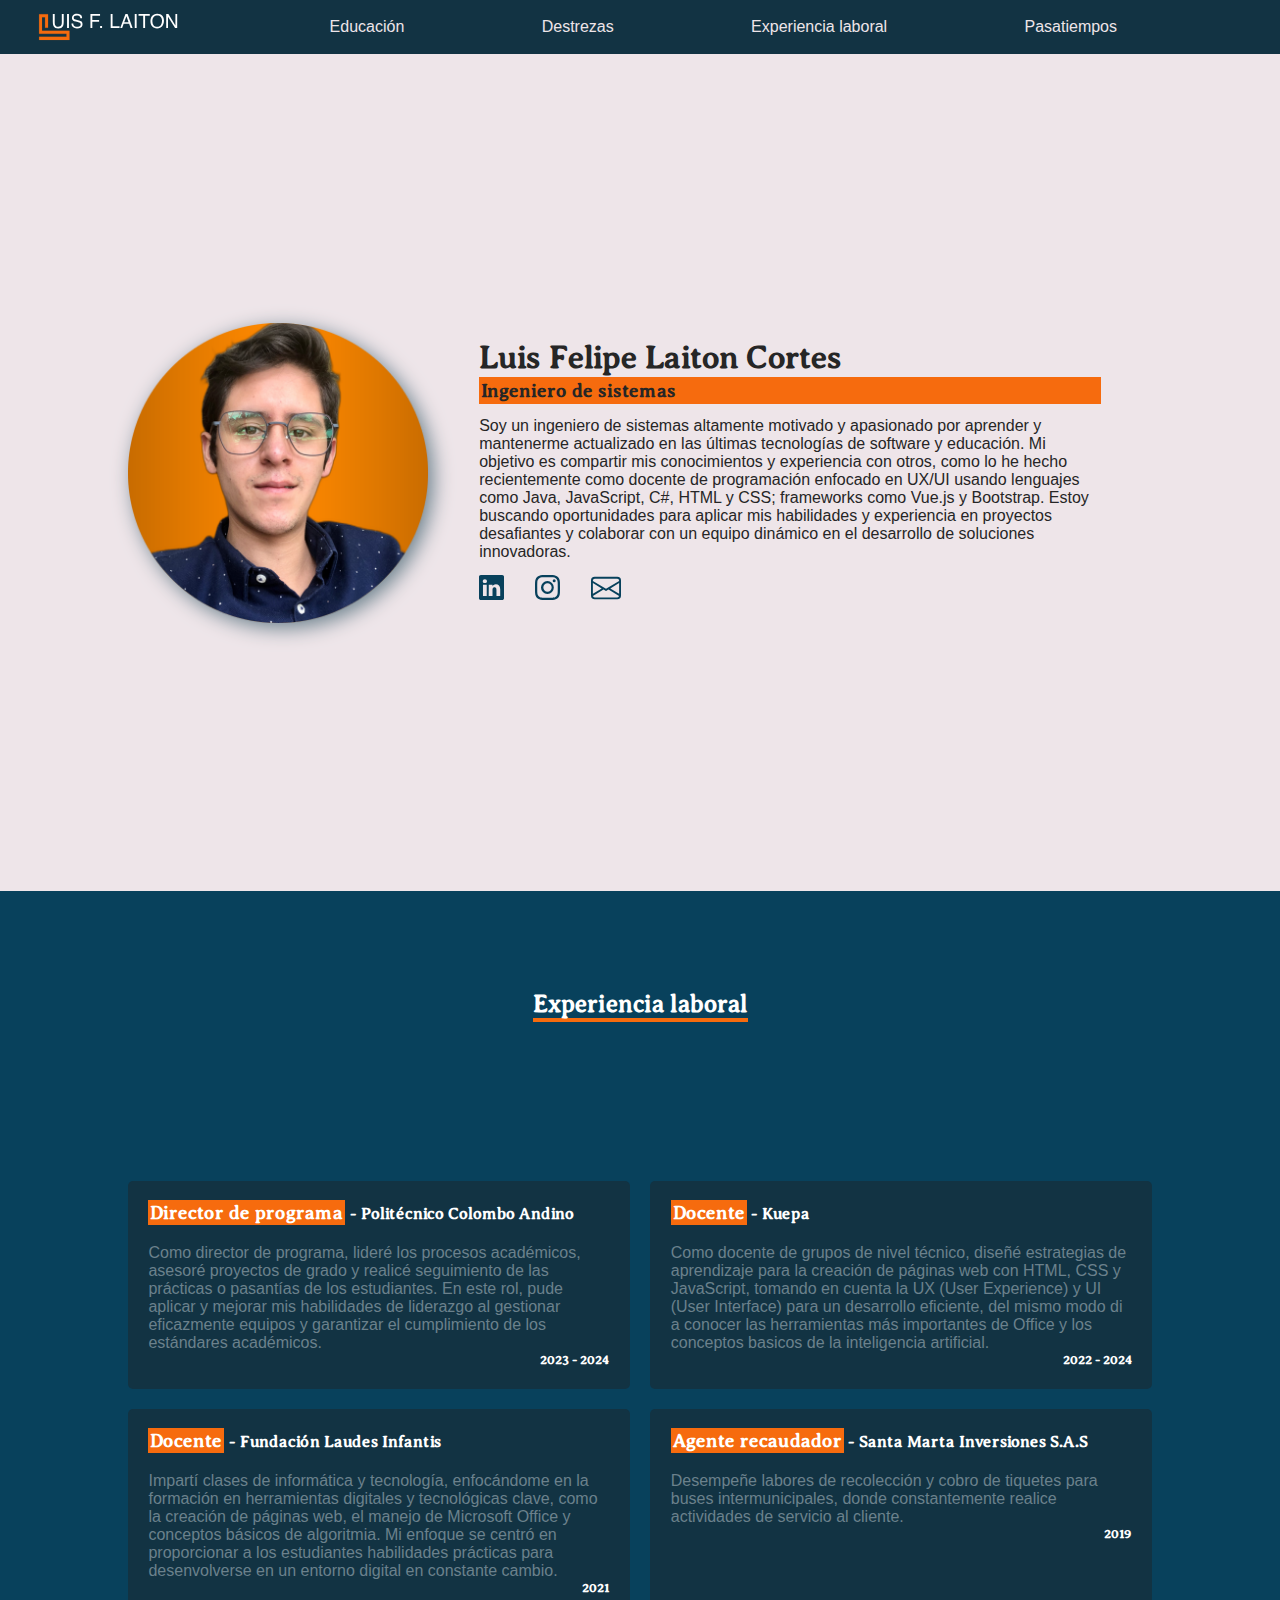
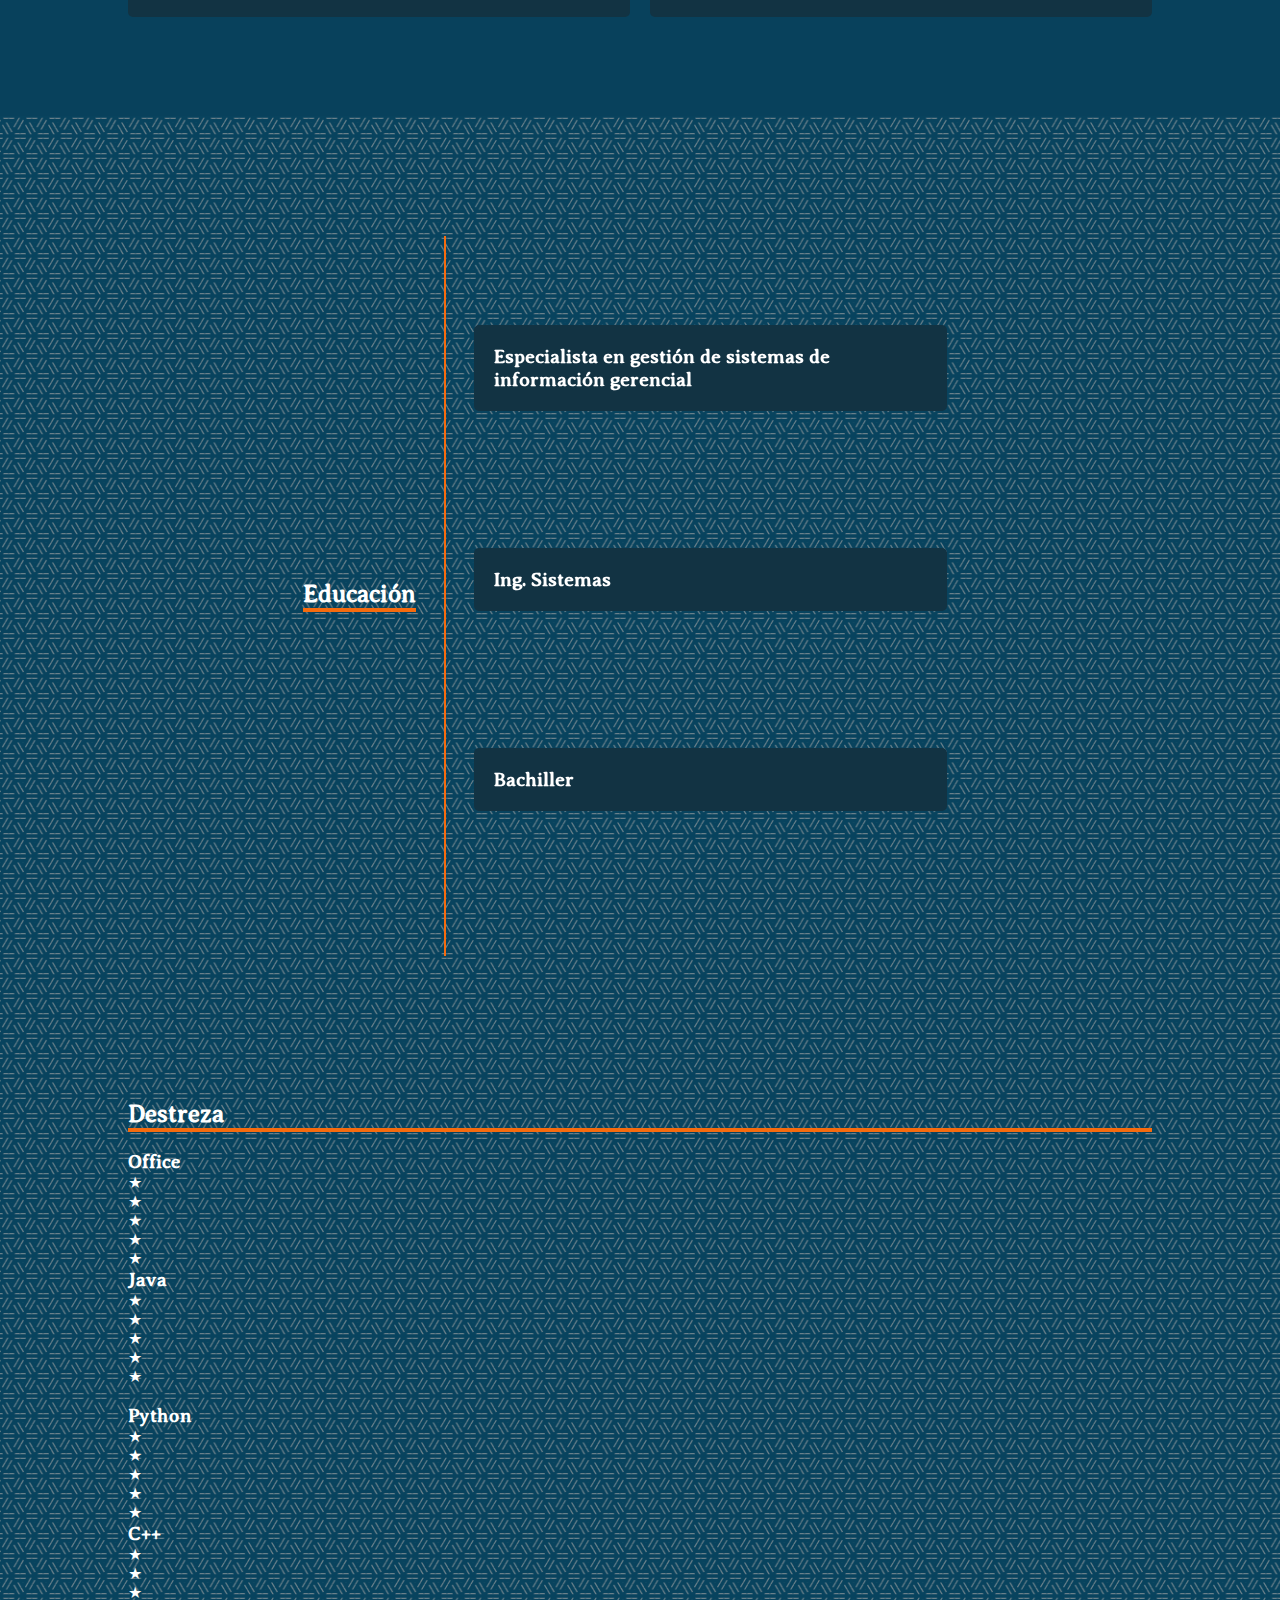
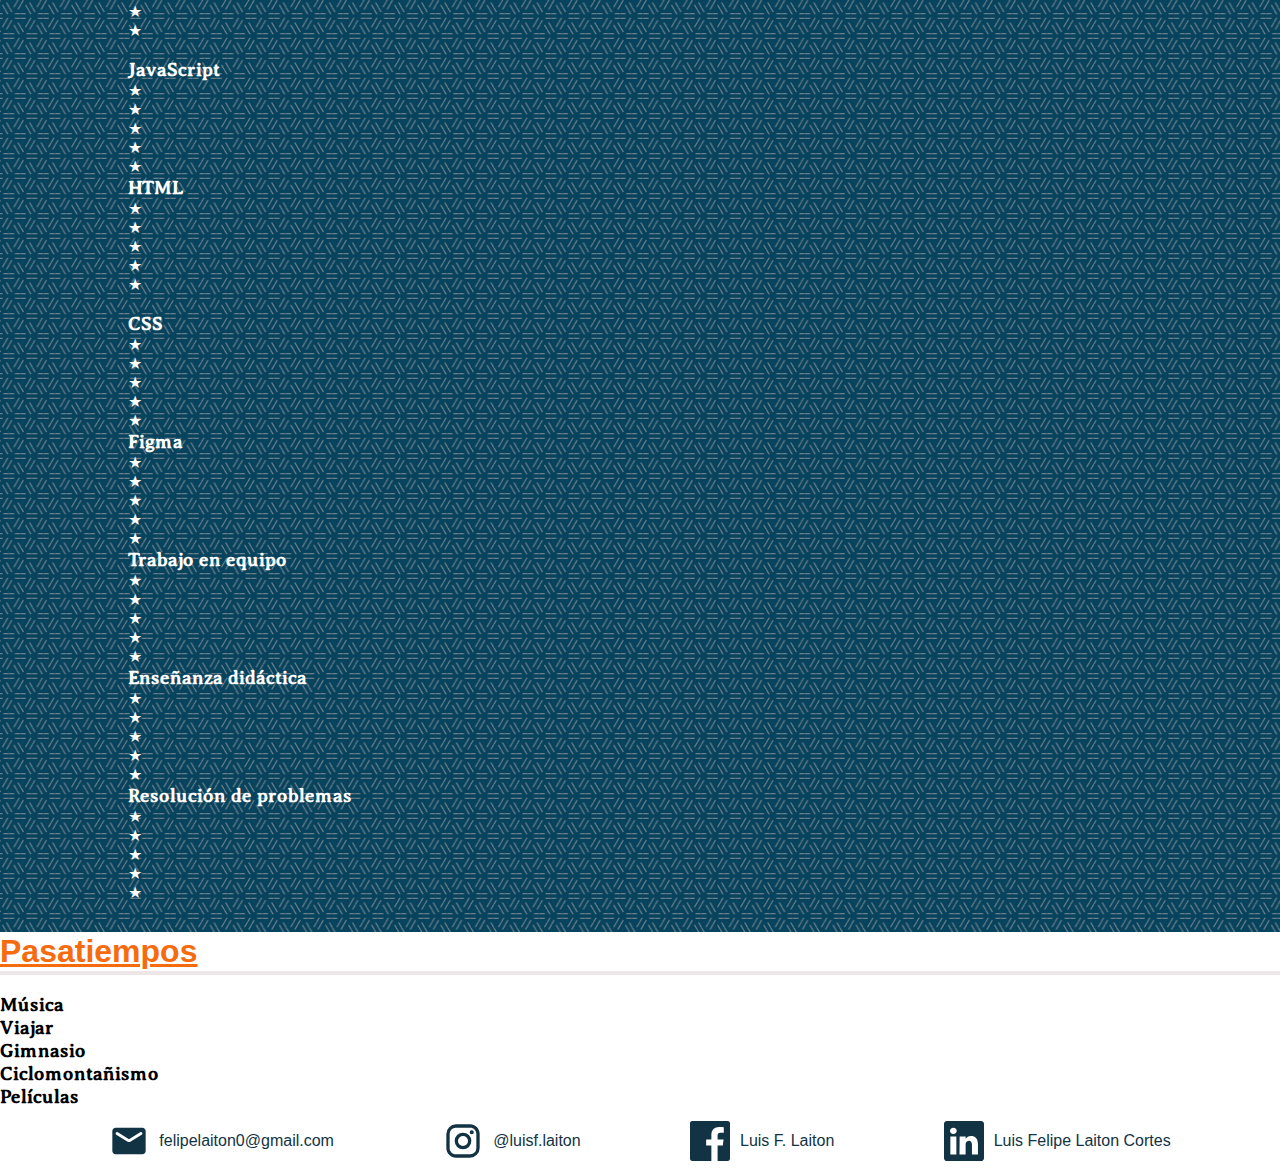
==== commit 0c1c18ba: "Antualización educación formal" ====
--- a/index.html
+++ b/index.html
@@ -84,7 +84,7 @@
         </div>
     </header>
     <main>
-        <section class="exp--laboral fondo--patron-azul" id="exp-laboral">
+        <section class="exp--laboral fondo--azul" id="exp-laboral">
             <div>
                 <h2 class="exp--laboral__titulo">Experiencia laboral</h2>
                 <hr>
@@ -93,7 +93,10 @@
                 <div class="tarjeta--tres">
                     <h3 class="exp--laboral__cargo fondo--naranja">Director de programa</h3>
                     <h4 class="exp--laboral__empresa"> - Politécnico Colombo Andino</h4>
-                    <p class="exp--laboral__parrafo parrafo--opaco">Como director de programa, lideré los procesos académicos, asesoré proyectos de grado y realicé seguimiento de las prácticas o pasantías de los estudiantes. En este rol, pude aplicar y mejorar mis habilidades de liderazgo al gestionar eficazmente equipos y garantizar el cumplimiento de los estándares académicos.</p>
+                    <p class="exp--laboral__parrafo parrafo--opaco">Como director de programa, lideré los procesos
+                        académicos, asesoré proyectos de grado y realicé seguimiento de las prácticas o pasantías de los
+                        estudiantes. En este rol, pude aplicar y mejorar mis habilidades de liderazgo al gestionar
+                        eficazmente equipos y garantizar el cumplimiento de los estándares académicos.</p>
                     <h5 class="exp--laboral__tiempo">2023 - 2024</h5>
                 </div>
                 <div class="tarjeta--tres">
@@ -102,26 +105,92 @@
                     <p class="exp--laboral__parrafo parrafo--opaco">Como docente de grupos de nivel
                         técnico, diseñé estrategias de aprendizaje para la creación de páginas web con HTML, CSS y
                         JavaScript, tomando en cuenta la UX (User Experience) y UI (User Interface) para un desarrollo
-                        eficiente, del mismo modo di a conocer las herramientas más importantes de Office y los conceptos basicos de la inteligencia artificial.</p>
-                        <h5 class="exp--laboral__tiempo">2022 - 2024</h5>
+                        eficiente, del mismo modo di a conocer las herramientas más importantes de Office y los
+                        conceptos basicos de la inteligencia artificial.</p>
+                    <h5 class="exp--laboral__tiempo">2022 - 2024</h5>
                 </div>
                 <div class="tarjeta--tres">
                     <h3 class="exp--laboral__cargo fondo--naranja">Docente</h3>
                     <h4 class="exp--laboral__empresa"> - Fundación Laudes Infantis</h4>
-                    <p class="exp--laboral__parrafo parrafo--opaco">Impartí clases de informática y tecnología, enfocándome en la formación en herramientas digitales y tecnológicas clave, como la creación de páginas web, el manejo de Microsoft Office y conceptos básicos de algoritmia. Mi enfoque se centró en proporcionar a los estudiantes habilidades prácticas para desenvolverse en un entorno digital en constante cambio.</p>
+                    <p class="exp--laboral__parrafo parrafo--opaco">Impartí clases de informática y tecnología,
+                        enfocándome en la formación en herramientas digitales y tecnológicas clave, como la creación de
+                        páginas web, el manejo de Microsoft Office y conceptos básicos de algoritmia. Mi enfoque se
+                        centró en proporcionar a los estudiantes habilidades prácticas para desenvolverse en un entorno
+                        digital en constante cambio.</p>
                     <h5 class="exp--laboral__tiempo">2021</h5>
                 </div>
                 <div class="tarjeta--tres">
                     <h3 class="exp--laboral__cargo fondo--naranja">Agente recaudador</h3>
                     <h4 class="exp--laboral__empresa"> - Santa Marta Inversiones S.A.S</h4>
-                    <p class="exp--laboral__parrafo parrafo--opaco">Desempeñe labores de recolección y cobro de tiquetes para buses intermunicipales, donde constantemente realice actividades de servicio al cliente.</p>
+                    <p class="exp--laboral__parrafo parrafo--opaco">Desempeñe labores de recolección y cobro de tiquetes
+                        para buses intermunicipales, donde constantemente realice actividades de servicio al cliente.
+                    </p>
                     <h5 class="exp--laboral__tiempo">2019</h5>
                 </div>
             </article>
         </section>
-        <section class="fondo--azul">
+        <section class="fondo--patron-azul">
             <!-- CERTIFICACION -->
-            <article class="certificados" id="certificados">
+            <article class="edu-formal">
+                <div>
+                    <h2>Educación</h2>
+                    <hr>
+                </div>
+                <div class="edu-formal__linea-tiempo">
+                    <div class="linea-vertical"></div>
+
+                    <div class="edu-formal__tarjetas">
+                        <div class="tarjeta--uno mostrar--hover">
+                            <div class="certificado__info">
+                                <h3>Especialista en gestión de sistemas de información gerencial</h3>
+                                <div class="d-oculto certificado__detalles">
+                                    <h4>
+                                        Universidad de Cundinamarca
+                                        <br>
+                                        En curso
+                                    </h4>
+                                    <figure>
+                                        <img src="" alt="Certificacion especialista">
+                                    </figure>
+                                </div>
+                            </div>
+                        </div>
+                        <div class="tarjeta--uno mostrar--hover">
+                            <div class="certificado__info">
+                                <h3>Ing. Sistemas</h3>
+                                <div class="d-oculto certificado__detalles">
+                                    <h4>
+                                        Universidad de Cundinamarca
+                                        <br>
+                                        2023
+                                    </h4>
+                                    <figure>
+                                        <img class="diploma__img" src="imagenes/certificaciones/ing-sistemas.jpg"
+                                            alt="Certificacion ing. sistemas">
+                                    </figure>
+                                </div>
+                            </div>
+                        </div>
+                        <div class="tarjeta--uno mostrar--hover">
+                            <div class="certificado__info">
+                                <h3>Bachiller</h3>
+                                <div class="d-oculto certificado__detalles">
+                                    <h4>
+                                        Colegio de la Presentación
+                                        <br>
+                                        2016
+                                    </h4>
+                                    <figure>
+                                        <img class="diploma__img" src="imagenes/certificaciones/bachiller.jpg"
+                                            alt="Certificacion bachiller">
+                                    </figure>
+                                </div>
+                            </div>
+                        </div>
+                    </div>
+                </div>
+            </article>
+            <!-- <article class="certificados" id="certificados">
                 <h2>Educación</h2>
                 <hr><br>
                 <div id="especilizacion" class="mostrar--hover">
@@ -167,7 +236,7 @@
                             alt="Certificacion bachiller">
                     </figure>
                 </div>
-            </article>
+            </article> -->
             <br><br><br>
             <!-- DESTREZAS -->
             <article class="destreza" id="destrezas">
--- a/CSS/estilos.css
+++ b/CSS/estilos.css
@@ -141,7 +141,7 @@
 
 /*--- MAIN ---*/
 .fondo--patron-azul {
-    background-image: url("data:image/svg+xml,<svg id='patternId' width='100%' height='100%' xmlns='http://www.w3.org/2000/svg'><defs><pattern id='a' patternUnits='userSpaceOnUse' width='23.07' height='40' patternTransform='scale(1) rotate(0)'><rect x='0' y='0' width='100%' height='100%' fill='hsla(333, 21%, 92%, 1)'/><path d='M17.62 0l-6.07 10.5m2.74 4.76L8.22 4.75m-5.48 0h12.13M.01 0h23.07M6.07 20L0 9.5m2.74-4.75l-6.07 10.5m-5.48 0H3.33m8.2 4.75L0 .02-11.54 20m40.68 0L23.07 9.5m2.74-4.75l-6.06 10.5m-5.49 0H26.4M34.6 20L23.08.02 11.53 20m-5.46 0L0 30.51m2.74 4.75l-6.07-10.5m-5.48 0H3.33m8.2-4.75L0 40l-11.54-19.98zM17.6 40l-6.06-10.5m2.74-4.76L8.2 35.25m-5.48 0h12.13M0 40h23.07L11.54 20.01m17.6 0l-6.07 10.5m2.74 4.75l-6.06-10.5m-5.49 0H26.4M11.53 20h23.08L23.07 40'  stroke-linecap='square' stroke-width='3.5' stroke='hsla(199, 84%, 20%, 1)' fill='none'/></pattern></defs><rect width='800%' height='800%' transform='translate(0,0)' fill='url(%23a)'/></svg>");
+    background-image: url("data:image/svg+xml,<svg id='patternId' width='100%' height='100%' xmlns='http://www.w3.org/2000/svg'><defs><pattern id='a' patternUnits='userSpaceOnUse' width='23.07' height='40' patternTransform='scale(1) rotate(0)'><rect x='0' y='0' width='100%' height='100%' fill='hsl(200, 13%, 48%)'/><path d='M17.62 0l-6.07 10.5m2.74 4.76L8.22 4.75m-5.48 0h12.13M.01 0h23.07M6.07 20L0 9.5m2.74-4.75l-6.07 10.5m-5.48 0H3.33m8.2 4.75L0 .02-11.54 20m40.68 0L23.07 9.5m2.74-4.75l-6.06 10.5m-5.49 0H26.4M34.6 20L23.08.02 11.53 20m-5.46 0L0 30.51m2.74 4.75l-6.07-10.5m-5.48 0H3.33m8.2-4.75L0 40l-11.54-19.98zM17.6 40l-6.06-10.5m2.74-4.76L8.2 35.25m-5.48 0h12.13M0 40h23.07L11.54 20.01m17.6 0l-6.07 10.5m2.74 4.75l-6.06-10.5m-5.49 0H26.4M11.53 20h23.08L23.07 40'  stroke-linecap='square' stroke-width='3.5' stroke='hsla(199, 84%, 20%, 1)' fill='none'/></pattern></defs><rect width='800%' height='800%' transform='translate(0,0)' fill='url(%23a)'/></svg>");
     color: white;
     padding: 30px 10%;
 }
@@ -191,10 +191,6 @@
 }
 
 /*--- MAIN educacion ---*/
-.mostrar--hover:hover {
-    color: var(--blanco-oscuro);
-    cursor: pointer;
-}
 
 .d-oculto {
     display: none;
@@ -209,18 +205,74 @@
     border-radius: 5px;
 }
 
-.dos--columnas {
-    display: inline-block;
-    width: 49%;
-}
-
-.estrellas {
-    display: inline;
-    color: var(--blanco-oscuro);
-}
-
-.estrella--naranja {
-    color: var(--secundario);
+.edu-formal {
+    min-height: 100vh;
+    display: flex;
+    align-items: center;
+    justify-content: center;
+    flex-wrap: wrap;
+}
+
+.edu-formal__tarjetas {
+    height: 80vh;
+    display: flex;
+    flex-direction: column;
+    gap: 20px;
+    justify-content: space-evenly;
+}
+
+.tarjeta--uno {
+    width: 90%;
+    padding: 2%;
+    background-color: var(--principal-oscuro);
+    border-radius: 5px;
+}
+
+.edu-formal__linea-tiempo {
+    display: flex;
+    align-items: flex-start;
+    justify-content: center;
+}
+
+.linea-vertical {
+    border-left: 2px solid var(--secundario);
+    height: 80vh;
+    margin: 5%;
+}
+
+/* .certificado__detalles {
+    opacity: 0;
+    visibility: hidden;
+    transition: opacity 1s linear, visibility 1s linear;
+}
+
+.certificado__info:hover .certificado__detalles {
+    opacity: 1;
+    visibility: visible;
+} */
+.certificado__info {
+    position: relative;
+    padding: 10px;
+}
+
+.certificado__detalles {
+    opacity: 0;
+    visibility: hidden;
+    position: absolute;
+    display: flex;
+    flex-direction: column;
+    justify-content: center;
+    align-items: center;
+    text-align: center;
+    background: var(--negro);
+    padding: 10px;
+    border-radius: 5px;
+    transition: opacity 0.3s linear, visibility 0.5s linear;
+}
+
+.certificado__info:hover .certificado__detalles {
+    opacity: 1;
+    visibility: visible;
 }
 
 /*--- MAIN pasatiempos ---*/
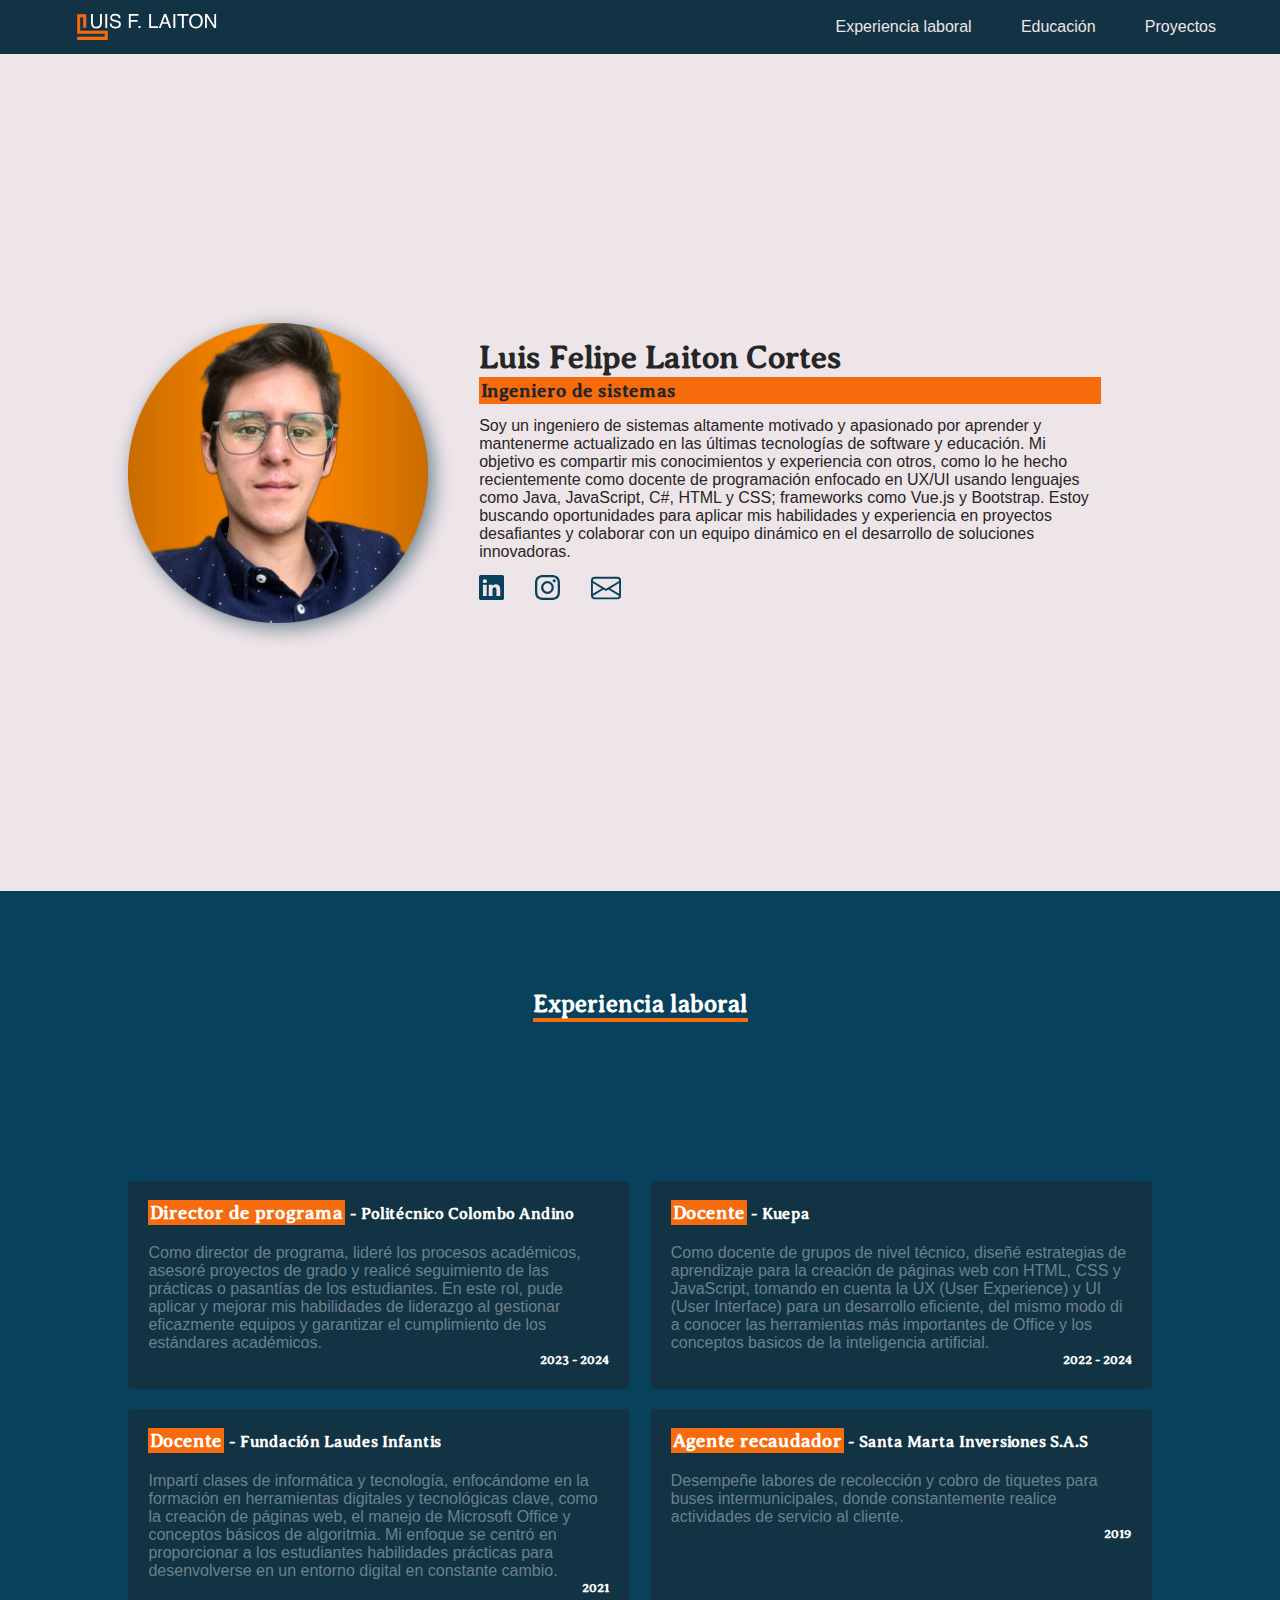
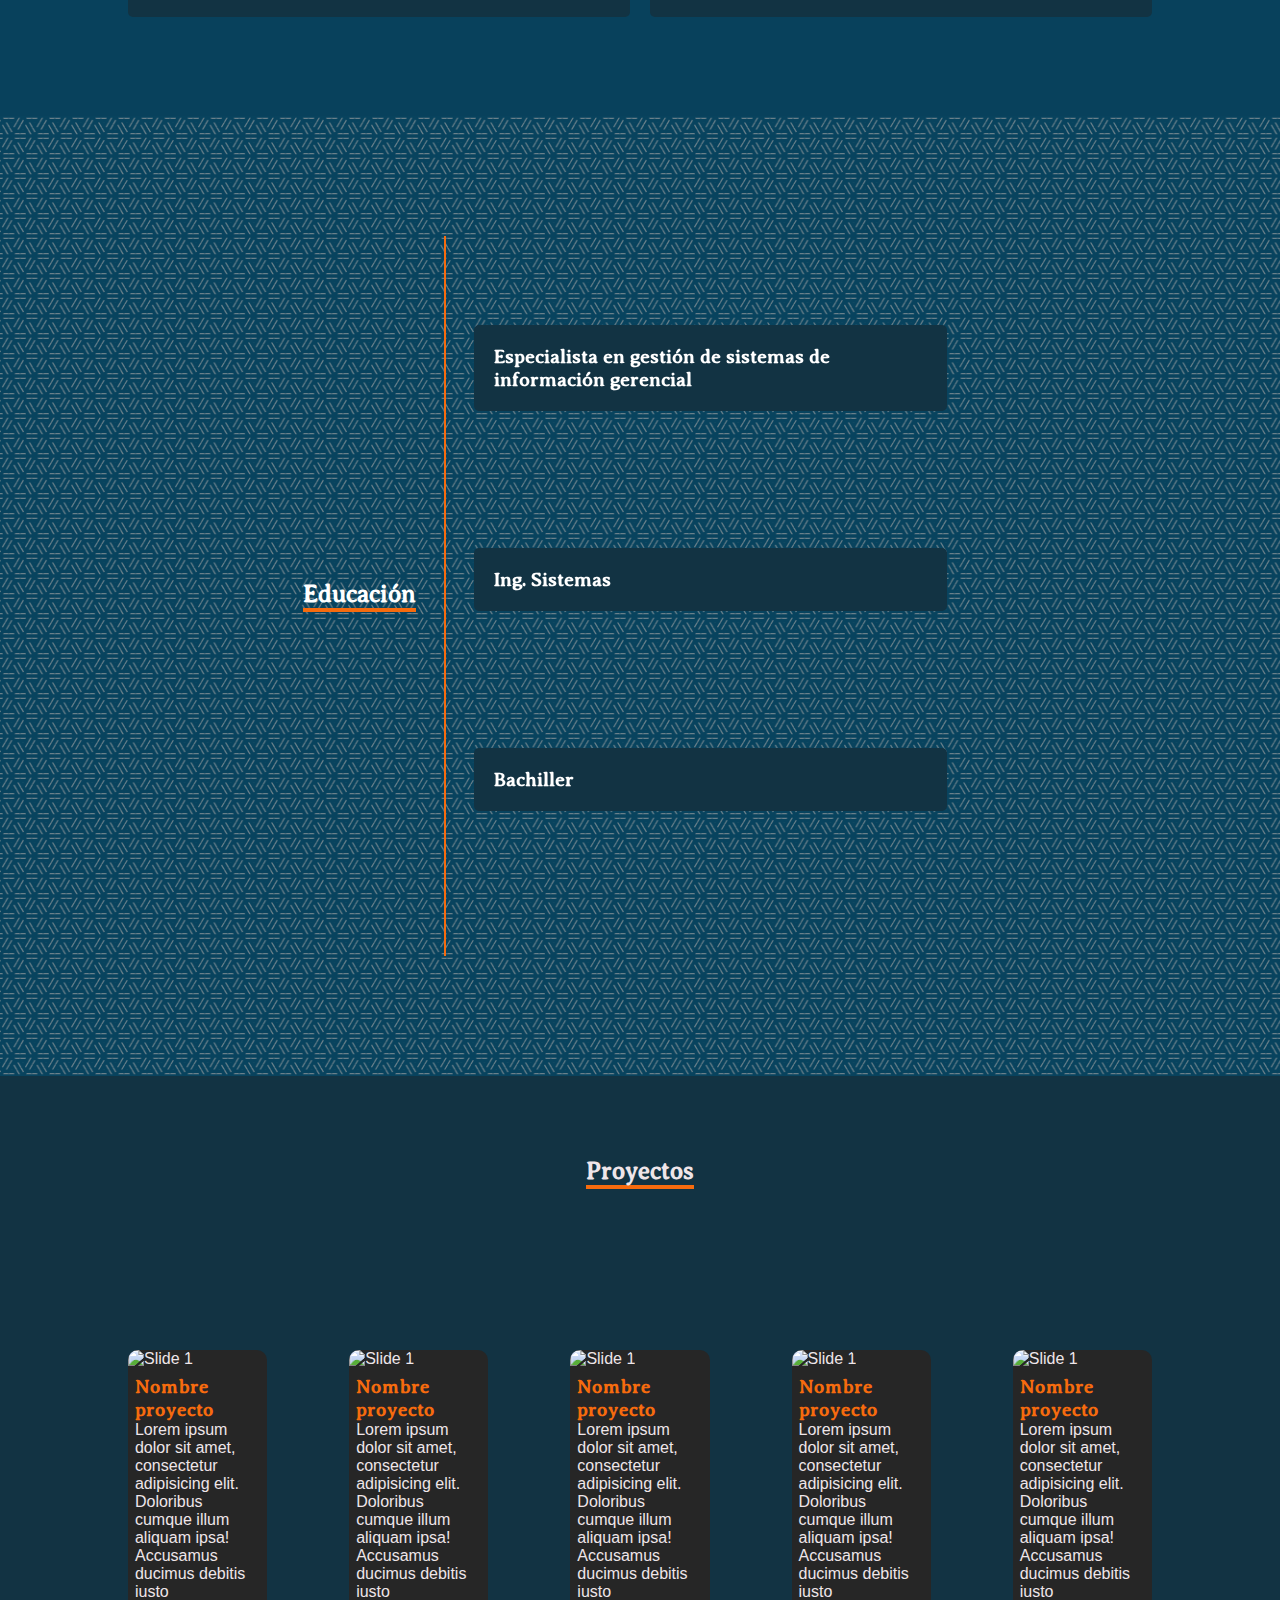
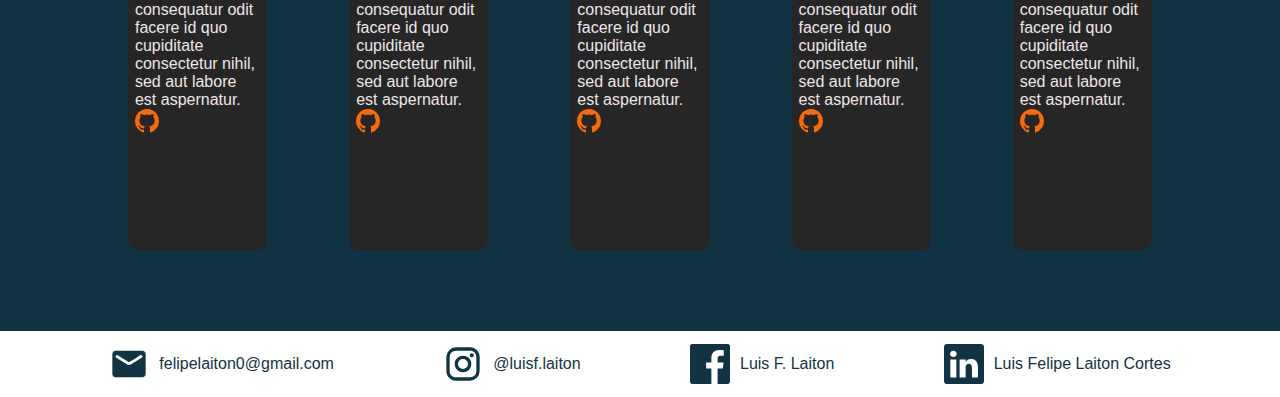
==== commit e3a658ea: "Estructura proyectos y ajuste del nav" ====
--- a/index.html
+++ b/index.html
@@ -28,10 +28,9 @@
             </div>
             <div class="navBar__enlaces">
                 <!-- Enlaces de la barra de navegación -->
-                <a href="#certificados" class="navBar__item texto--naranja">Educación</a>
-                <a href="#destrezas" class="navBar__item texto--naranja">Destrezas</a>
                 <a href="#exp-laboral" class="navBar__item texto--naranja">Experiencia laboral</a>
-                <a href="HTML/pasatiempos.html" class="navBar__item texto--naranja">Pasatiempos</a>
+                <a href="#estudios" class="navBar__item texto--naranja">Educación</a>
+                <a href="#proyectos" class="navBar__item texto--naranja">Proyectos</a>
             </div>
         </div>
     </nav>
@@ -131,25 +130,26 @@
         </section>
         <section class="fondo--patron-azul">
             <!-- CERTIFICACION -->
-            <article class="edu-formal">
+            <article class="edu-formal" id="estudios">
                 <div>
                     <h2>Educación</h2>
                     <hr>
                 </div>
                 <div class="edu-formal__linea-tiempo">
                     <div class="linea-vertical"></div>
-
                     <div class="edu-formal__tarjetas">
                         <div class="tarjeta--uno mostrar--hover">
                             <div class="certificado__info">
                                 <h3>Especialista en gestión de sistemas de información gerencial</h3>
                                 <div class="d-oculto certificado__detalles">
                                     <h4>
-                                        Universidad de Cundinamarca
-                                        <br>
+                                        <span class="certificado__institucion">
+                                            Universidad de Cundinamarca
+                                            <br>
+                                        </span>
                                         En curso
                                     </h4>
-                                    <figure>
+                                    <figure class="certificado__figura">
                                         <img src="" alt="Certificacion especialista">
                                     </figure>
                                 </div>
@@ -160,11 +160,13 @@
                                 <h3>Ing. Sistemas</h3>
                                 <div class="d-oculto certificado__detalles">
                                     <h4>
-                                        Universidad de Cundinamarca
-                                        <br>
+                                        <span class="certificado__institucion">
+                                            Universidad de Cundinamarca
+                                            <br>
+                                        </span>
                                         2023
                                     </h4>
-                                    <figure>
+                                    <figure class="certificado__figura">
                                         <img class="diploma__img" src="imagenes/certificaciones/ing-sistemas.jpg"
                                             alt="Certificacion ing. sistemas">
                                     </figure>
@@ -176,11 +178,13 @@
                                 <h3>Bachiller</h3>
                                 <div class="d-oculto certificado__detalles">
                                     <h4>
-                                        Colegio de la Presentación
-                                        <br>
+                                        <span class="certificado__institucion">
+                                            Colegio de la Presentación
+                                            <br>
+                                        </span>
                                         2016
                                     </h4>
-                                    <figure>
+                                    <figure class="certificado__figura">
                                         <img class="diploma__img" src="imagenes/certificaciones/bachiller.jpg"
                                             alt="Certificacion bachiller">
                                     </figure>
@@ -190,185 +194,102 @@
                     </div>
                 </div>
             </article>
-            <!-- <article class="certificados" id="certificados">
-                <h2>Educación</h2>
-                <hr><br>
-                <div id="especilizacion" class="mostrar--hover">
-                    <div class="certificado__info">
-                        <h3>Especialista en gestión de sistemas de información gerencial</h3>
-                        <p>
-                            Universidad de Cundinamarca
-                            <br>
-                            En curso
-                        </p>
-                    </div>
-                    <figure class="d-oculto">
-                        <img src="" alt="Certificacion especialista">
-                    </figure>
-                </div>
-                <br>
-                <div id="ing-sistemas" class="mostrar--hover">
-                    <div class="certificado__info">
-                        <h3>Ing. Sistemas</h3>
-                        <p>
-                            Universidad de Cundinamarca
-                            <br>
-                            2023
-                        </p>
-                    </div>
-                    <figure class="d-oculto">
-                        <img class="diploma__img" src="imagenes/certificaciones/ing-sistemas.jpg"
-                            alt="Certificacion ing. sistemas">
-                    </figure>
-                </div>
-                <br>
-                <div id="bachiller" class="mostrar--hover">
-                    <div class="certificado__info">
-                        <h3>Bachiller</h3>
-                        <p>
-                            Colegio de la Presentación
-                            <br>
-                            2016
-                        </p>
-                    </div>
-                    <figure class="d-oculto">
-                        <img class="diploma__img" src="imagenes/certificaciones/bachiller.jpg"
-                            alt="Certificacion bachiller">
-                    </figure>
-                </div>
-            </article> -->
-            <br><br><br>
-            <!-- DESTREZAS -->
-            <article class="destreza" id="destrezas">
-                <h2 class="destreza__titulo">Destreza</h2>
-                <hr><br>
-                <div class="destreza__office dos--columnas">
-                    <h3>Office</h3>
-                    <div class="estrellas">
-                        <p class="estrellas estrella--naranja">★</p>
-                        <p class="estrellas estrella--naranja">★</p>
-                        <p class="estrellas estrella--naranja">★</p>
-                        <p class="estrellas estrella--naranja">★</p>
-                        <p class="estrellas">★</p>
-                    </div>
-                </div>
-                <div class="destreza__java dos--columnas">
-                    <h3>Java</h3>
-                    <div class="estrellas">
-                        <p class="estrellas estrella--naranja">★</p>
-                        <p class="estrellas estrella--naranja">★</p>
-                        <p class="estrellas estrella--naranja">★</p>
-                        <p class="estrellas estrella--naranja">★</p>
-                        <p class="estrellas">★</p>
-                    </div>
-                </div>
-                <br>
-                <div class="destreza__python dos--columnas">
-                    <h3>Python</h3>
-                    <div class="estrellas">
-                        <p class="estrellas estrella--naranja">★</p>
-                        <p class="estrellas estrella--naranja">★</p>
-                        <p class="estrellas estrella--naranja">★</p>
-                        <p class="estrellas">★</p>
-                        <p class="estrellas">★</p>
-                    </div>
-                </div>
-                <div class="destreza__cpp dos--columnas">
-                    <h3>C++</h3>
-                    <div class="estrellas">
-                        <p class="estrellas estrella--naranja">★</p>
-                        <p class="estrellas estrella--naranja">★</p>
-                        <p class="estrellas estrella--naranja">★</p>
-                        <p class="estrellas">★</p>
-                        <p class="estrellas">★</p>
-                    </div>
-                </div>
-                <br>
-                <div class="destreza__js dos--columnas">
-                    <h3>JavaScript</h3>
-                    <div class="estrellas">
-                        <p class="estrellas estrella--naranja">★</p>
-                        <p class="estrellas estrella--naranja">★</p>
-                        <p class="estrellas estrella--naranja">★</p>
-                        <p class="estrellas">★</p>
-                        <p class="estrellas">★</p>
-                    </div>
-                </div>
-                <div class="destreza__html dos--columnas">
-                    <h3>HTML</h3>
-                    <div class="estrellas">
-                        <p class="estrellas estrella--naranja">★</p>
-                        <p class="estrellas estrella--naranja">★</p>
-                        <p class="estrellas estrella--naranja">★</p>
-                        <p class="estrellas estrella--naranja">★</p>
-                        <p class="estrellas">★</p>
-                    </div>
-                </div>
-                <br>
-                <div class="destreza__css dos--columnas">
-                    <h3>CSS</h3>
-                    <div class="estrellas">
-                        <p class="estrellas estrella--naranja">★</p>
-                        <p class="estrellas estrella--naranja">★</p>
-                        <p class="estrellas estrella--naranja">★</p>
-                        <p class="estrellas estrella--naranja">★</p>
-                        <p class="estrellas">★</p>
-                    </div>
-                </div>
-                <div class="destreza__figma dos--columnas">
-                    <h3>Figma</h3>
-                    <div class="estrellas">
-                        <p class="estrellas estrella--naranja">★</p>
-                        <p class="estrellas estrella--naranja">★</p>
-                        <p class="estrellas estrella--naranja">★</p>
-                        <p class="estrellas estrella--naranja">★</p>
-                        <p class="estrellas">★</p>
-                    </div>
-                </div>
-                <div class="destreza__trabajo--equipo">
-                    <h3>Trabajo en equipo</h3>
-                    <div class="estrellas">
-                        <p class="estrellas estrella--naranja">★</p>
-                        <p class="estrellas estrella--naranja">★</p>
-                        <p class="estrellas estrella--naranja">★</p>
-                        <p class="estrellas estrella--naranja">★</p>
-                        <p class="estrellas">★</p>
-                    </div>
-                </div>
-                <div class="destreza__didactica">
-                    <h3>Enseñanza didáctica</h3>
-                    <div class="estrellas">
-                        <p class="estrellas estrella--naranja">★</p>
-                        <p class="estrellas estrella--naranja">★</p>
-                        <p class="estrellas estrella--naranja">★</p>
-                        <p class="estrellas estrella--naranja">★</p>
-                        <p class="estrellas">★</p>
-                    </div>
-                </div>
-                <div class="destreza__problemas">
-                    <h3>Resolución de problemas</h3>
-                    <div class="estrellas">
-                        <p class="estrellas estrella--naranja">★</p>
-                        <p class="estrellas estrella--naranja">★</p>
-                        <p class="estrellas estrella--naranja">★</p>
-                        <p class="estrellas estrella--naranja">★</p>
-                        <p class="estrellas">★</p>
-                    </div>
-                </div>
-            </article>
         </section>
-        <section class="pasatiempos" id="pasatiempos">
-            <h1 class="pasatiempos__titulo"><a href="HTML/pasatiempos.html" class="pasatiempos__enlace">Pasatiempos</a>
-            </h1>
-            <hr class="pasatiempos__linea borde--blanco">
-            <br>
-            <article class="pasatiempos__texto">
-                <h3 class="pasatiempos__musica dos--columnas">Música</h3>
-                <h3 class="pasatiempos__viajar dos--columnas">Viajar</h3>
-                <h3 class="pasatiempos__gimnasio dos--columnas">Gimnasio</h3>
-                <h3 class="pasatiempos__ciclismo dos--columnas">Ciclomontañismo</h3>
-                <h3 class="pasatiempos__peliculas dos--columnas">Películas</h3>
-            </article>
+        <section class="proyectos" id="proyectos">
+            <div>
+                <h2>Proyectos</h2>
+                <hr>
+            </div>
+            <div class="carrousel">
+                <div class="carrousel__scroll">
+                    <div class="carrousel__tarjeta">
+                        <img class="carrousel__img" src="https://placehold.co/600x400" alt="Slide 1">
+                        <div class="carrousel__texto">
+                            <h3 class="carrousel__titulo">Nombre proyecto</h3>
+
+                            <p>Lorem ipsum dolor sit amet, consectetur adipisicing elit. Doloribus cumque illum aliquam
+                                ipsa! Accusamus ducimus debitis iusto consequatur odit facere id quo cupiditate
+                                consectetur nihil, sed aut labore est aspernatur.</p>
+
+                            <a href="" class="carrousel__titulo">
+                                <svg xmlns="http://www.w3.org/2000/svg" width="30" height="30" fill="currentColor"
+                                    class="bi bi-github" viewBox="0 0 20 20">
+                                    <path
+                                        d="M8 0C3.58 0 0 3.58 0 8c0 3.54 2.29 6.53 5.47 7.59.4.07.55-.17.55-.38 0-.19-.01-.82-.01-1.49-2.01.37-2.53-.49-2.69-.94-.09-.23-.48-.94-.82-1.13-.28-.15-.68-.52-.01-.53.63-.01 1.08.58 1.23.82.72 1.21 1.87.87 2.33.66.07-.52.28-.87.51-1.07-1.78-.2-3.64-.89-3.64-3.95 0-.87.31-1.59.82-2.15-.08-.2-.36-1.02.08-2.12 0 0 .67-.21 2.2.82.64-.18 1.32-.27 2-.27s1.36.09 2 .27c1.53-1.04 2.2-.82 2.2-.82.44 1.1.16 1.92.08 2.12.51.56.82 1.27.82 2.15 0 3.07-1.87 3.75-3.65 3.95.29.25.54.73.54 1.48 0 1.07-.01 1.93-.01 2.2 0 .21.15.46.55.38A8.01 8.01 0 0 0 16 8c0-4.42-3.58-8-8-8" />
+                                </svg>
+                            </a>
+                        </div>
+                    </div>
+                    <div class="carrousel__tarjeta">
+                        <img class="carrousel__img" src="https://placehold.co/600x400" alt="Slide 1">
+                        <div class="carrousel__texto">
+                            <h3 class="carrousel__titulo">Nombre proyecto</h3>
+                            <p>Lorem ipsum dolor sit amet, consectetur adipisicing elit. Doloribus cumque illum aliquam
+                                ipsa! Accusamus ducimus debitis iusto consequatur odit facere id quo cupiditate
+                                consectetur nihil, sed aut labore est aspernatur.</p>
+
+                            <a href="" class="carrousel__titulo">
+                                <svg xmlns="http://www.w3.org/2000/svg" width="30" height="30" fill="currentColor"
+                                    class="bi bi-github" viewBox="0 0 20 20">
+                                    <path
+                                        d="M8 0C3.58 0 0 3.58 0 8c0 3.54 2.29 6.53 5.47 7.59.4.07.55-.17.55-.38 0-.19-.01-.82-.01-1.49-2.01.37-2.53-.49-2.69-.94-.09-.23-.48-.94-.82-1.13-.28-.15-.68-.52-.01-.53.63-.01 1.08.58 1.23.82.72 1.21 1.87.87 2.33.66.07-.52.28-.87.51-1.07-1.78-.2-3.64-.89-3.64-3.95 0-.87.31-1.59.82-2.15-.08-.2-.36-1.02.08-2.12 0 0 .67-.21 2.2.82.64-.18 1.32-.27 2-.27s1.36.09 2 .27c1.53-1.04 2.2-.82 2.2-.82.44 1.1.16 1.92.08 2.12.51.56.82 1.27.82 2.15 0 3.07-1.87 3.75-3.65 3.95.29.25.54.73.54 1.48 0 1.07-.01 1.93-.01 2.2 0 .21.15.46.55.38A8.01 8.01 0 0 0 16 8c0-4.42-3.58-8-8-8" />
+                                </svg>
+                            </a>
+                        </div>
+                    </div>
+                    <div class="carrousel__tarjeta">
+                        <img class="carrousel__img" src="https://placehold.co/600x400" alt="Slide 1">
+                        <div class="carrousel__texto">
+                            <h3 class="carrousel__titulo">Nombre proyecto</h3>
+                            <p>Lorem ipsum dolor sit amet, consectetur adipisicing elit. Doloribus cumque illum aliquam
+                                ipsa! Accusamus ducimus debitis iusto consequatur odit facere id quo cupiditate
+                                consectetur nihil, sed aut labore est aspernatur.</p>
+
+                            <a href="" class="carrousel__titulo">
+                                <svg xmlns="http://www.w3.org/2000/svg" width="30" height="30" fill="currentColor"
+                                    class="bi bi-github" viewBox="0 0 20 20">
+                                    <path
+                                        d="M8 0C3.58 0 0 3.58 0 8c0 3.54 2.29 6.53 5.47 7.59.4.07.55-.17.55-.38 0-.19-.01-.82-.01-1.49-2.01.37-2.53-.49-2.69-.94-.09-.23-.48-.94-.82-1.13-.28-.15-.68-.52-.01-.53.63-.01 1.08.58 1.23.82.72 1.21 1.87.87 2.33.66.07-.52.28-.87.51-1.07-1.78-.2-3.64-.89-3.64-3.95 0-.87.31-1.59.82-2.15-.08-.2-.36-1.02.08-2.12 0 0 .67-.21 2.2.82.64-.18 1.32-.27 2-.27s1.36.09 2 .27c1.53-1.04 2.2-.82 2.2-.82.44 1.1.16 1.92.08 2.12.51.56.82 1.27.82 2.15 0 3.07-1.87 3.75-3.65 3.95.29.25.54.73.54 1.48 0 1.07-.01 1.93-.01 2.2 0 .21.15.46.55.38A8.01 8.01 0 0 0 16 8c0-4.42-3.58-8-8-8" />
+                                </svg>
+                            </a>
+                        </div>
+                    </div>
+                    <div class="carrousel__tarjeta">
+                        <img class="carrousel__img" src="https://placehold.co/600x400" alt="Slide 1">
+                        <div class="carrousel__texto">
+                            <h3 class="carrousel__titulo">Nombre proyecto</h3>
+                            <p>Lorem ipsum dolor sit amet, consectetur adipisicing elit. Doloribus cumque illum aliquam
+                                ipsa! Accusamus ducimus debitis iusto consequatur odit facere id quo cupiditate
+                                consectetur nihil, sed aut labore est aspernatur.</p>
+
+                            <a href="" class="carrousel__titulo">
+                                <svg xmlns="http://www.w3.org/2000/svg" width="30" height="30" fill="currentColor"
+                                    class="bi bi-github" viewBox="0 0 20 20">
+                                    <path
+                                        d="M8 0C3.58 0 0 3.58 0 8c0 3.54 2.29 6.53 5.47 7.59.4.07.55-.17.55-.38 0-.19-.01-.82-.01-1.49-2.01.37-2.53-.49-2.69-.94-.09-.23-.48-.94-.82-1.13-.28-.15-.68-.52-.01-.53.63-.01 1.08.58 1.23.82.72 1.21 1.87.87 2.33.66.07-.52.28-.87.51-1.07-1.78-.2-3.64-.89-3.64-3.95 0-.87.31-1.59.82-2.15-.08-.2-.36-1.02.08-2.12 0 0 .67-.21 2.2.82.64-.18 1.32-.27 2-.27s1.36.09 2 .27c1.53-1.04 2.2-.82 2.2-.82.44 1.1.16 1.92.08 2.12.51.56.82 1.27.82 2.15 0 3.07-1.87 3.75-3.65 3.95.29.25.54.73.54 1.48 0 1.07-.01 1.93-.01 2.2 0 .21.15.46.55.38A8.01 8.01 0 0 0 16 8c0-4.42-3.58-8-8-8" />
+                                </svg>
+                            </a>
+                        </div>
+                    </div>
+                    <div class="carrousel__tarjeta">
+                        <img class="carrousel__img" src="https://placehold.co/600x400" alt="Slide 1">
+                        <div class="carrousel__texto">
+                            <h3 class="carrousel__titulo">Nombre proyecto</h3>
+                            <p>Lorem ipsum dolor sit amet, consectetur adipisicing elit. Doloribus cumque illum aliquam
+                                ipsa! Accusamus ducimus debitis iusto consequatur odit facere id quo cupiditate
+                                consectetur nihil, sed aut labore est aspernatur.</p>
+
+                            <a href="" class="carrousel__titulo">
+                                <svg xmlns="http://www.w3.org/2000/svg" width="30" height="30" fill="currentColor"
+                                    class="bi bi-github" viewBox="0 0 20 20">
+                                    <path
+                                        d="M8 0C3.58 0 0 3.58 0 8c0 3.54 2.29 6.53 5.47 7.59.4.07.55-.17.55-.38 0-.19-.01-.82-.01-1.49-2.01.37-2.53-.49-2.69-.94-.09-.23-.48-.94-.82-1.13-.28-.15-.68-.52-.01-.53.63-.01 1.08.58 1.23.82.72 1.21 1.87.87 2.33.66.07-.52.28-.87.51-1.07-1.78-.2-3.64-.89-3.64-3.95 0-.87.31-1.59.82-2.15-.08-.2-.36-1.02.08-2.12 0 0 .67-.21 2.2.82.64-.18 1.32-.27 2-.27s1.36.09 2 .27c1.53-1.04 2.2-.82 2.2-.82.44 1.1.16 1.92.08 2.12.51.56.82 1.27.82 2.15 0 3.07-1.87 3.75-3.65 3.95.29.25.54.73.54 1.48 0 1.07-.01 1.93-.01 2.2 0 .21.15.46.55.38A8.01 8.01 0 0 0 16 8c0-4.42-3.58-8-8-8" />
+                                </svg>
+                            </a>
+                        </div>
+                    </div>
+                </div>
+            </div>
         </section>
     </main>
     <footer class="footer">
--- a/CSS/estilos.css
+++ b/CSS/estilos.css
@@ -37,7 +37,7 @@
     display: flex;
     align-items: center;
     background-color: var(--principal-oscuro);
-    padding: 0 2%;
+    padding: 0 5%;
     position: sticky;
     top: 0px;
     border-radius: 0px;
@@ -63,9 +63,9 @@
 
 .navBar__enlaces {
     display: flex;
-    flex-wrap: wrap;
-    justify-content: space-evenly;
+    justify-content: end;
     vertical-align: baseline;
+    gap: 5%;
 }
 
 .navBar__enlaces--desplegable {
@@ -240,16 +240,6 @@
     margin: 5%;
 }
 
-/* .certificado__detalles {
-    opacity: 0;
-    visibility: hidden;
-    transition: opacity 1s linear, visibility 1s linear;
-}
-
-.certificado__info:hover .certificado__detalles {
-    opacity: 1;
-    visibility: visible;
-} */
 .certificado__info {
     position: relative;
     padding: 10px;
@@ -275,13 +265,58 @@
     visibility: visible;
 }
 
-/*--- MAIN pasatiempos ---*/
-.pasatiempos__enlace {
+.proyectos {
+    min-height: 95vh;
+    display: flex;
+    align-items: center;
+    justify-content: center;
+    flex-wrap: wrap;
+    background-color: var(--principal-oscuro);
+    color: var(--blanco-neutro);
+}
+
+.carrousel {
+    margin: 0 10%;
+    overflow-x: scroll;
+    overflow-y: hidden;
+}
+
+.carrousel__scroll {
+    display: flex;
+    gap: 8%;
+    height: 500px;
+}
+
+.carrousel__tarjeta {
+    background-color: var(--negro);
+    border-radius: 10px;
+    transition: background-color 0.3s linear;
+}
+
+.carrousel__tarjeta:hover{
+    background-color: var(--blanco-oscuro);
+}
+
+.carrousel__tarjeta:hover .carrousel__texto{
+    color: black;
+}
+
+.carrousel__tarjeta:hover .carrousel__titulo{
+    color: var(--principal);
+}
+
+.carrousel__img {
+    width: 500px;
+    max-height: 400px;
+    border-radius: 10px 10px 0 0;
+}
+
+.carrousel__texto {
+    margin: 5%;
+}
+
+.carrousel__titulo {
     color: var(--secundario);
-}
-
-.borde--blanco {
-    border: 2px solid var(--blanco-neutro);
 }
 
 /*--- FOOTER ---*/
@@ -323,20 +358,14 @@
 
 @media screen and (max-width: 768px) {
     .educacion {
-        grid-column: 1/-1;
-        grid-row: 1;
         padding-top: 10%;
     }
 
     .principal {
-        grid-column: 1/-1;
-        grid-row: 2;
         padding: 10%;
     }
 
     .pasatiempos {
-        grid-column: 1/-1;
-        grid-row: 3;
         padding: 10%;
         background-color: var(--principal);
     }
@@ -354,8 +383,6 @@
     h2 {
         font-size: 1.5rem;
         display: inline;
-        position: sticky;
-        top: 10px;
     }
 
     .header {
@@ -379,6 +406,28 @@
         text-align: right;
         align-items: end;
     }
+
+    .certificado__detalles {
+        opacity: 1;
+        visibility: visible;
+        position: relative;
+        background: none;
+        padding: 0;
+        color: var(--secundario);
+        align-items: end;
+    }
+
+    .certificado__institucion, .certificado__figura {
+        display: none;
+    }
+
+    .carrousel__tarjeta {
+        max-width: 100%;
+    }
+
+    .carrousel__img {
+        width: 310px;
+    }
 }
 
 @media screen and (max-width: 710px) {
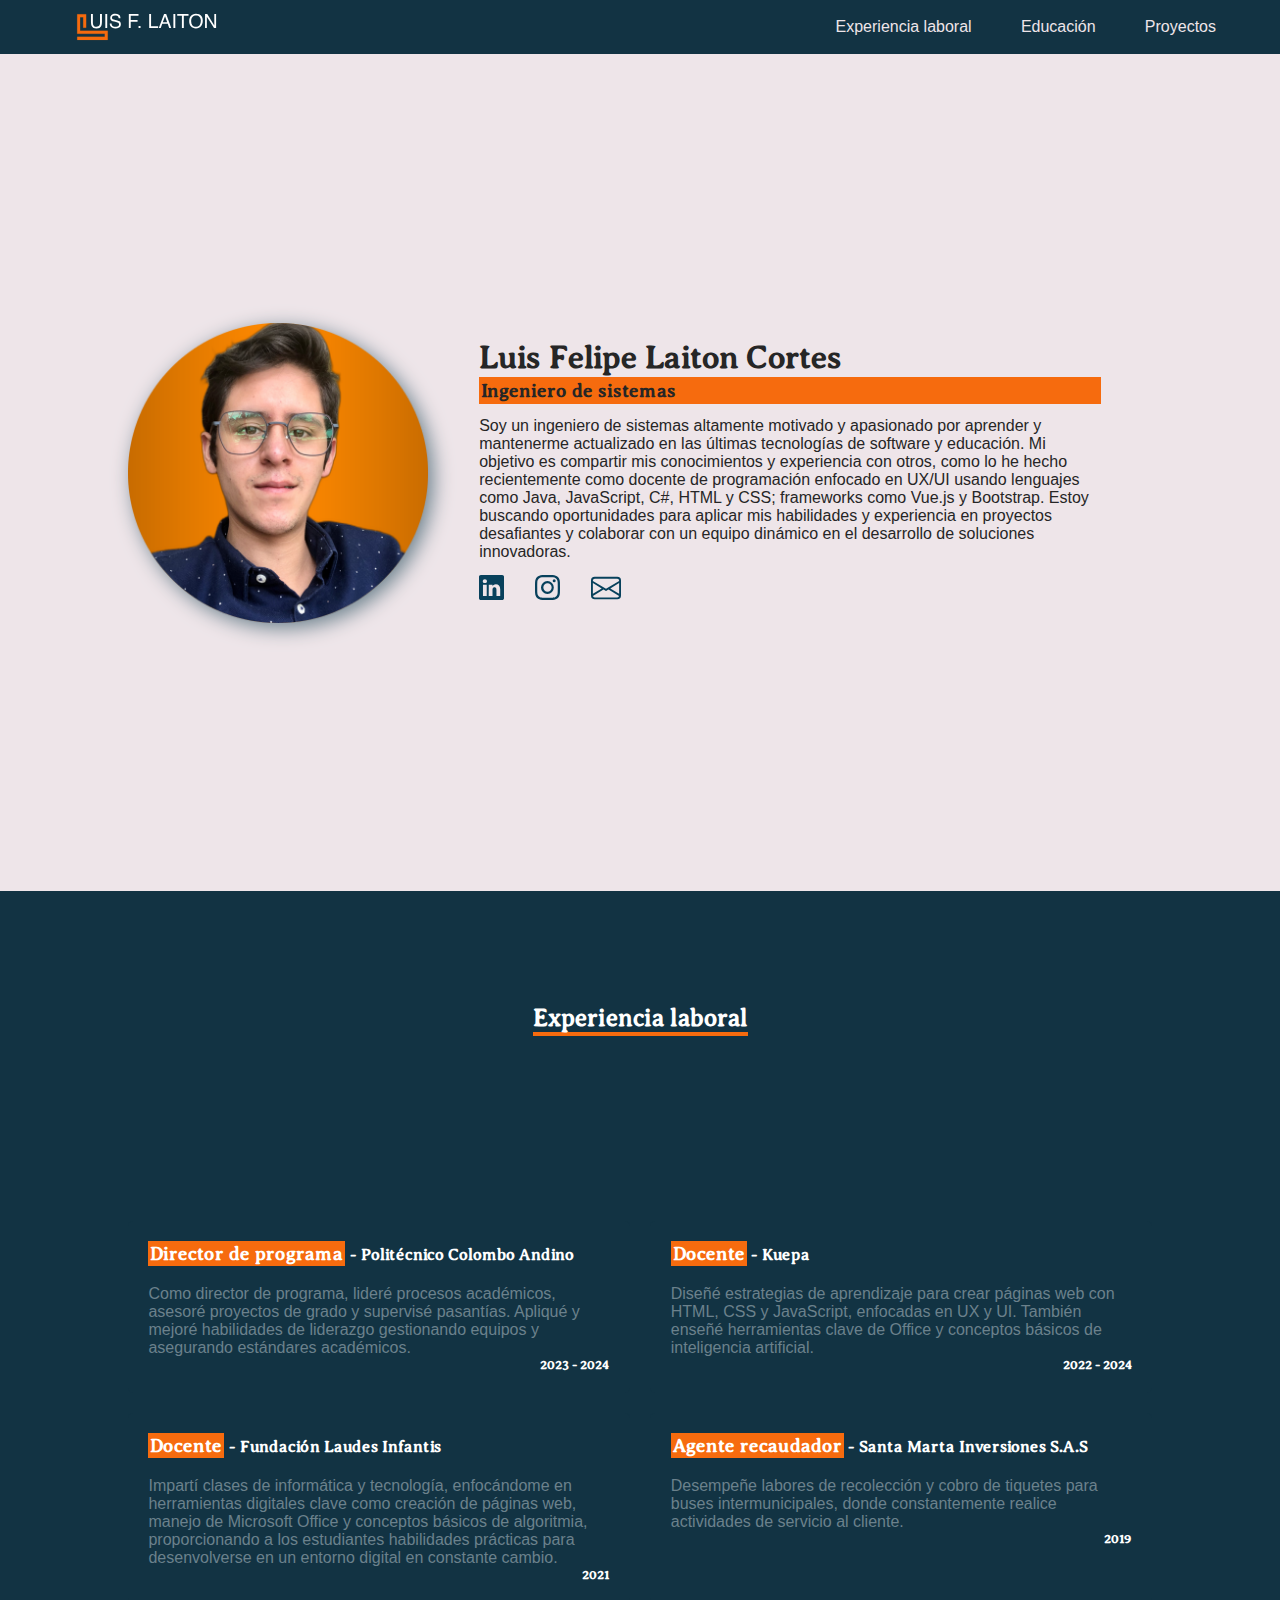
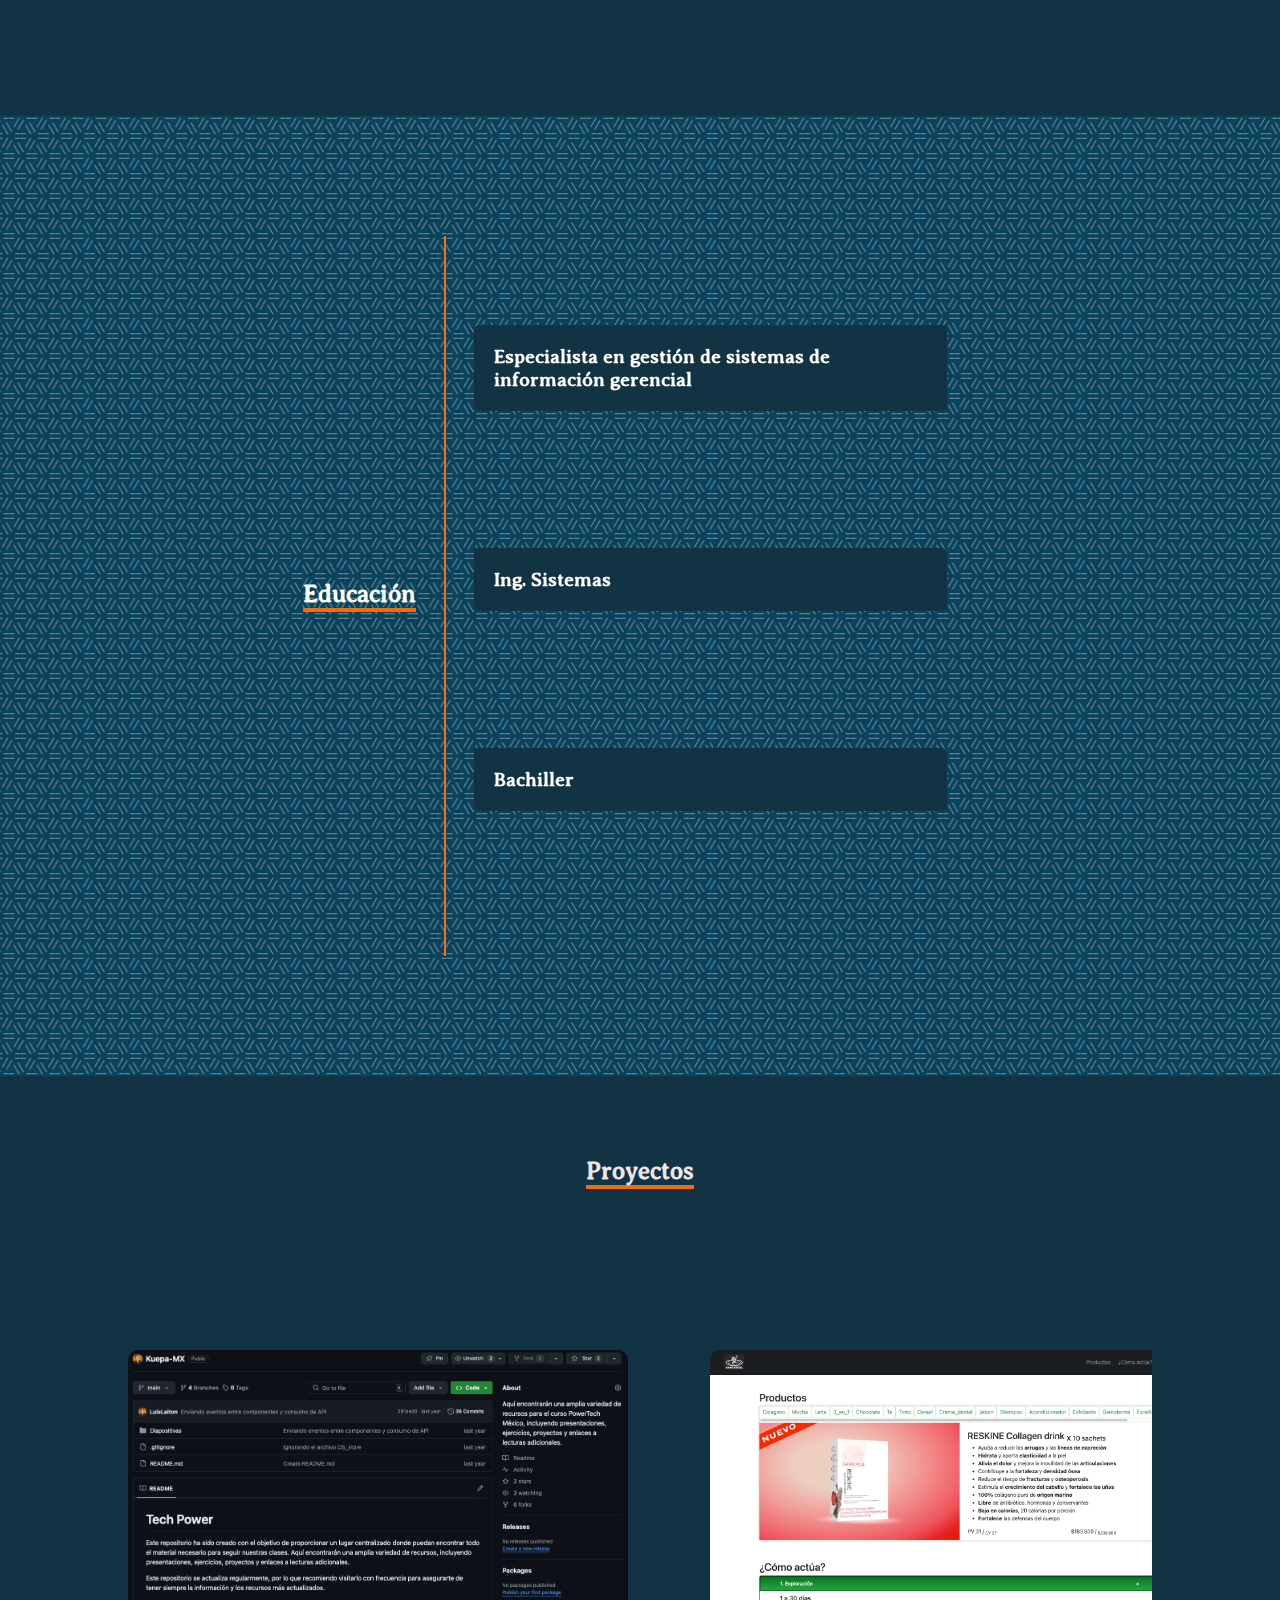
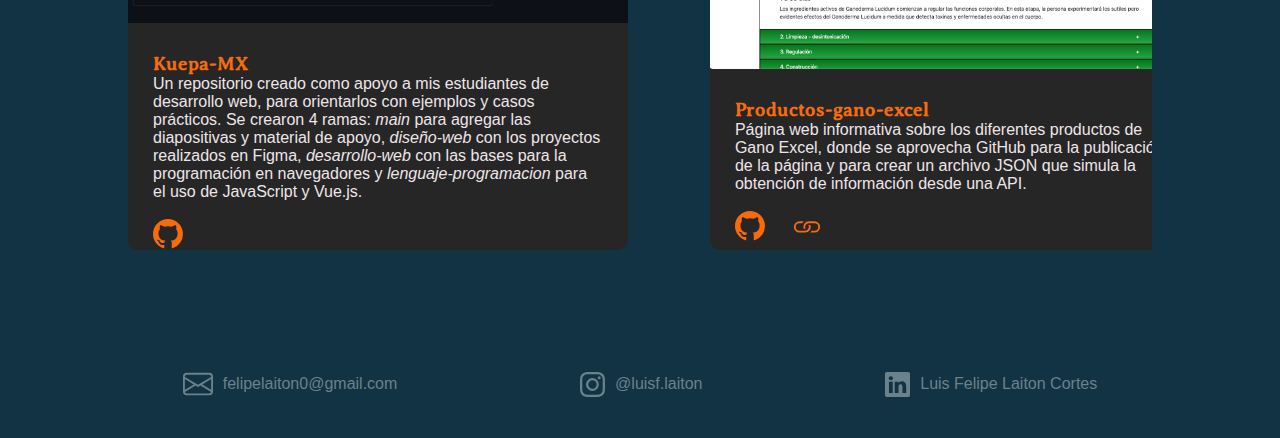
==== commit 5237803a: "Proyectos y Footer" ====
--- a/index.html
+++ b/index.html
@@ -92,30 +92,26 @@
                 <div class="tarjeta--tres">
                     <h3 class="exp--laboral__cargo fondo--naranja">Director de programa</h3>
                     <h4 class="exp--laboral__empresa"> - Politécnico Colombo Andino</h4>
-                    <p class="exp--laboral__parrafo parrafo--opaco">Como director de programa, lideré los procesos
-                        académicos, asesoré proyectos de grado y realicé seguimiento de las prácticas o pasantías de los
-                        estudiantes. En este rol, pude aplicar y mejorar mis habilidades de liderazgo al gestionar
-                        eficazmente equipos y garantizar el cumplimiento de los estándares académicos.</p>
+                    <p class="exp--laboral__parrafo parrafo--opaco">Como director de programa, lideré procesos
+                        académicos, asesoré proyectos de grado y supervisé pasantías. Apliqué y mejoré habilidades de
+                        liderazgo gestionando equipos y asegurando estándares académicos.</p>
                     <h5 class="exp--laboral__tiempo">2023 - 2024</h5>
                 </div>
                 <div class="tarjeta--tres">
                     <h3 class="exp--laboral__cargo fondo--naranja">Docente</h3>
                     <h4 class="exp--laboral__empresa"> - Kuepa</h4>
-                    <p class="exp--laboral__parrafo parrafo--opaco">Como docente de grupos de nivel
-                        técnico, diseñé estrategias de aprendizaje para la creación de páginas web con HTML, CSS y
-                        JavaScript, tomando en cuenta la UX (User Experience) y UI (User Interface) para un desarrollo
-                        eficiente, del mismo modo di a conocer las herramientas más importantes de Office y los
-                        conceptos basicos de la inteligencia artificial.</p>
+                    <p class="exp--laboral__parrafo parrafo--opaco">Diseñé estrategias de aprendizaje para crear páginas
+                        web con HTML, CSS y JavaScript, enfocadas en UX y UI. También enseñé herramientas clave de
+                        Office y conceptos básicos de inteligencia artificial.</p>
                     <h5 class="exp--laboral__tiempo">2022 - 2024</h5>
                 </div>
                 <div class="tarjeta--tres">
                     <h3 class="exp--laboral__cargo fondo--naranja">Docente</h3>
                     <h4 class="exp--laboral__empresa"> - Fundación Laudes Infantis</h4>
                     <p class="exp--laboral__parrafo parrafo--opaco">Impartí clases de informática y tecnología,
-                        enfocándome en la formación en herramientas digitales y tecnológicas clave, como la creación de
-                        páginas web, el manejo de Microsoft Office y conceptos básicos de algoritmia. Mi enfoque se
-                        centró en proporcionar a los estudiantes habilidades prácticas para desenvolverse en un entorno
-                        digital en constante cambio.</p>
+                        enfocándome en herramientas digitales clave como creación de páginas web, manejo de Microsoft
+                        Office y conceptos básicos de algoritmia, proporcionando a los estudiantes habilidades prácticas
+                        para desenvolverse en un entorno digital en constante cambio.</p>
                     <h5 class="exp--laboral__tiempo">2021</h5>
                 </div>
                 <div class="tarjeta--tres">
@@ -195,6 +191,7 @@
                 </div>
             </article>
         </section>
+        <!-- Proyectos -->
         <section class="proyectos" id="proyectos">
             <div>
                 <h2>Proyectos</h2>
@@ -202,122 +199,89 @@
             </div>
             <div class="carrousel">
                 <div class="carrousel__scroll">
+                    <!-- Kuepa_MX -->
                     <div class="carrousel__tarjeta">
-                        <img class="carrousel__img" src="https://placehold.co/600x400" alt="Slide 1">
+                        <img class="carrousel__img" src="imagenes/repositorios/Kuepa_MX.png" alt="Slide 1">
                         <div class="carrousel__texto">
-                            <h3 class="carrousel__titulo">Nombre proyecto</h3>
-
-                            <p>Lorem ipsum dolor sit amet, consectetur adipisicing elit. Doloribus cumque illum aliquam
-                                ipsa! Accusamus ducimus debitis iusto consequatur odit facere id quo cupiditate
-                                consectetur nihil, sed aut labore est aspernatur.</p>
-
-                            <a href="" class="carrousel__titulo">
+                            <h3 class="carrousel__titulo">Kuepa-MX</h3>
+                            <p>
+                                Un repositorio creado como apoyo a mis estudiantes de desarrollo web, para orientarlos
+                                con ejemplos y casos prácticos. Se crearon 4 ramas: <i>main</i> para agregar las
+                                diapositivas y material de apoyo, <i>diseño-web</i> con los proyectos realizados en
+                                Figma, <i>desarrollo-web</i> con las bases para la programación en navegadores y
+                                <i>lenguaje-programacion</i> para el uso de JavaScript y Vue.js.
+                            </p>
+                            <br>
+                            <a href="https://github.com/LuisLaiton/Kuepa-MX.git" target="_blank"
+                                class="carrousel__titulo">
                                 <svg xmlns="http://www.w3.org/2000/svg" width="30" height="30" fill="currentColor"
-                                    class="bi bi-github" viewBox="0 0 20 20">
+                                    class="bi bi-github" viewBox="0 0 16 16">
                                     <path
                                         d="M8 0C3.58 0 0 3.58 0 8c0 3.54 2.29 6.53 5.47 7.59.4.07.55-.17.55-.38 0-.19-.01-.82-.01-1.49-2.01.37-2.53-.49-2.69-.94-.09-.23-.48-.94-.82-1.13-.28-.15-.68-.52-.01-.53.63-.01 1.08.58 1.23.82.72 1.21 1.87.87 2.33.66.07-.52.28-.87.51-1.07-1.78-.2-3.64-.89-3.64-3.95 0-.87.31-1.59.82-2.15-.08-.2-.36-1.02.08-2.12 0 0 .67-.21 2.2.82.64-.18 1.32-.27 2-.27s1.36.09 2 .27c1.53-1.04 2.2-.82 2.2-.82.44 1.1.16 1.92.08 2.12.51.56.82 1.27.82 2.15 0 3.07-1.87 3.75-3.65 3.95.29.25.54.73.54 1.48 0 1.07-.01 1.93-.01 2.2 0 .21.15.46.55.38A8.01 8.01 0 0 0 16 8c0-4.42-3.58-8-8-8" />
                                 </svg>
                             </a>
                         </div>
                     </div>
+                    <!-- productos-gano-excel -->
                     <div class="carrousel__tarjeta">
-                        <img class="carrousel__img" src="https://placehold.co/600x400" alt="Slide 1">
+                        <img class="carrousel__img" src="imagenes/repositorios/productos-gano-excel.png" alt="Slide 1">
                         <div class="carrousel__texto">
-                            <h3 class="carrousel__titulo">Nombre proyecto</h3>
-                            <p>Lorem ipsum dolor sit amet, consectetur adipisicing elit. Doloribus cumque illum aliquam
-                                ipsa! Accusamus ducimus debitis iusto consequatur odit facere id quo cupiditate
-                                consectetur nihil, sed aut labore est aspernatur.</p>
-
-                            <a href="" class="carrousel__titulo">
+                            <h3 class="carrousel__titulo">Productos-gano-excel</h3>
+                            <p>
+                                Página web informativa sobre los diferentes productos de Gano Excel, donde se aprovecha
+                                GitHub para la publicación de la página y para crear un archivo JSON que simula la
+                                obtención de información desde una API.
+                            </p>
+                            <br>
+                            <a href="https://github.com/LuisLaiton/productos-gano-excel.git" target="_blank"
+                                class="carrousel__titulo carrousel-icon">
                                 <svg xmlns="http://www.w3.org/2000/svg" width="30" height="30" fill="currentColor"
-                                    class="bi bi-github" viewBox="0 0 20 20">
+                                    viewBox="0 0 16 16">
                                     <path
                                         d="M8 0C3.58 0 0 3.58 0 8c0 3.54 2.29 6.53 5.47 7.59.4.07.55-.17.55-.38 0-.19-.01-.82-.01-1.49-2.01.37-2.53-.49-2.69-.94-.09-.23-.48-.94-.82-1.13-.28-.15-.68-.52-.01-.53.63-.01 1.08.58 1.23.82.72 1.21 1.87.87 2.33.66.07-.52.28-.87.51-1.07-1.78-.2-3.64-.89-3.64-3.95 0-.87.31-1.59.82-2.15-.08-.2-.36-1.02.08-2.12 0 0 .67-.21 2.2.82.64-.18 1.32-.27 2-.27s1.36.09 2 .27c1.53-1.04 2.2-.82 2.2-.82.44 1.1.16 1.92.08 2.12.51.56.82 1.27.82 2.15 0 3.07-1.87 3.75-3.65 3.95.29.25.54.73.54 1.48 0 1.07-.01 1.93-.01 2.2 0 .21.15.46.55.38A8.01 8.01 0 0 0 16 8c0-4.42-3.58-8-8-8" />
                                 </svg>
                             </a>
-                        </div>
-                    </div>
-                    <div class="carrousel__tarjeta">
-                        <img class="carrousel__img" src="https://placehold.co/600x400" alt="Slide 1">
-                        <div class="carrousel__texto">
-                            <h3 class="carrousel__titulo">Nombre proyecto</h3>
-                            <p>Lorem ipsum dolor sit amet, consectetur adipisicing elit. Doloribus cumque illum aliquam
-                                ipsa! Accusamus ducimus debitis iusto consequatur odit facere id quo cupiditate
-                                consectetur nihil, sed aut labore est aspernatur.</p>
-
-                            <a href="" class="carrousel__titulo">
+                            <a href="https://luislaiton.github.io/productos-gano-excel/" target="_blank"
+                                class="carrousel__titulo">
                                 <svg xmlns="http://www.w3.org/2000/svg" width="30" height="30" fill="currentColor"
-                                    class="bi bi-github" viewBox="0 0 20 20">
-                                    <path
-                                        d="M8 0C3.58 0 0 3.58 0 8c0 3.54 2.29 6.53 5.47 7.59.4.07.55-.17.55-.38 0-.19-.01-.82-.01-1.49-2.01.37-2.53-.49-2.69-.94-.09-.23-.48-.94-.82-1.13-.28-.15-.68-.52-.01-.53.63-.01 1.08.58 1.23.82.72 1.21 1.87.87 2.33.66.07-.52.28-.87.51-1.07-1.78-.2-3.64-.89-3.64-3.95 0-.87.31-1.59.82-2.15-.08-.2-.36-1.02.08-2.12 0 0 .67-.21 2.2.82.64-.18 1.32-.27 2-.27s1.36.09 2 .27c1.53-1.04 2.2-.82 2.2-.82.44 1.1.16 1.92.08 2.12.51.56.82 1.27.82 2.15 0 3.07-1.87 3.75-3.65 3.95.29.25.54.73.54 1.48 0 1.07-.01 1.93-.01 2.2 0 .21.15.46.55.38A8.01 8.01 0 0 0 16 8c0-4.42-3.58-8-8-8" />
+                                    viewBox="0 0 16 16">
+                                    <path
+                                        d="M6.354 5.5H4a3 3 0 0 0 0 6h3a3 3 0 0 0 2.83-4H9q-.13 0-.25.031A2 2 0 0 1 7 10.5H4a2 2 0 1 1 0-4h1.535c.218-.376.495-.714.82-1z" />
+                                    <path
+                                        d="M9 5.5a3 3 0 0 0-2.83 4h1.098A2 2 0 0 1 9 6.5h3a2 2 0 1 1 0 4h-1.535a4 4 0 0 1-.82 1H12a3 3 0 1 0 0-6z" />
                                 </svg>
                             </a>
                         </div>
                     </div>
-                    <div class="carrousel__tarjeta">
-                        <img class="carrousel__img" src="https://placehold.co/600x400" alt="Slide 1">
-                        <div class="carrousel__texto">
-                            <h3 class="carrousel__titulo">Nombre proyecto</h3>
-                            <p>Lorem ipsum dolor sit amet, consectetur adipisicing elit. Doloribus cumque illum aliquam
-                                ipsa! Accusamus ducimus debitis iusto consequatur odit facere id quo cupiditate
-                                consectetur nihil, sed aut labore est aspernatur.</p>
-
-                            <a href="" class="carrousel__titulo">
-                                <svg xmlns="http://www.w3.org/2000/svg" width="30" height="30" fill="currentColor"
-                                    class="bi bi-github" viewBox="0 0 20 20">
-                                    <path
-                                        d="M8 0C3.58 0 0 3.58 0 8c0 3.54 2.29 6.53 5.47 7.59.4.07.55-.17.55-.38 0-.19-.01-.82-.01-1.49-2.01.37-2.53-.49-2.69-.94-.09-.23-.48-.94-.82-1.13-.28-.15-.68-.52-.01-.53.63-.01 1.08.58 1.23.82.72 1.21 1.87.87 2.33.66.07-.52.28-.87.51-1.07-1.78-.2-3.64-.89-3.64-3.95 0-.87.31-1.59.82-2.15-.08-.2-.36-1.02.08-2.12 0 0 .67-.21 2.2.82.64-.18 1.32-.27 2-.27s1.36.09 2 .27c1.53-1.04 2.2-.82 2.2-.82.44 1.1.16 1.92.08 2.12.51.56.82 1.27.82 2.15 0 3.07-1.87 3.75-3.65 3.95.29.25.54.73.54 1.48 0 1.07-.01 1.93-.01 2.2 0 .21.15.46.55.38A8.01 8.01 0 0 0 16 8c0-4.42-3.58-8-8-8" />
-                                </svg>
-                            </a>
-                        </div>
-                    </div>
-                    <div class="carrousel__tarjeta">
-                        <img class="carrousel__img" src="https://placehold.co/600x400" alt="Slide 1">
-                        <div class="carrousel__texto">
-                            <h3 class="carrousel__titulo">Nombre proyecto</h3>
-                            <p>Lorem ipsum dolor sit amet, consectetur adipisicing elit. Doloribus cumque illum aliquam
-                                ipsa! Accusamus ducimus debitis iusto consequatur odit facere id quo cupiditate
-                                consectetur nihil, sed aut labore est aspernatur.</p>
-
-                            <a href="" class="carrousel__titulo">
-                                <svg xmlns="http://www.w3.org/2000/svg" width="30" height="30" fill="currentColor"
-                                    class="bi bi-github" viewBox="0 0 20 20">
-                                    <path
-                                        d="M8 0C3.58 0 0 3.58 0 8c0 3.54 2.29 6.53 5.47 7.59.4.07.55-.17.55-.38 0-.19-.01-.82-.01-1.49-2.01.37-2.53-.49-2.69-.94-.09-.23-.48-.94-.82-1.13-.28-.15-.68-.52-.01-.53.63-.01 1.08.58 1.23.82.72 1.21 1.87.87 2.33.66.07-.52.28-.87.51-1.07-1.78-.2-3.64-.89-3.64-3.95 0-.87.31-1.59.82-2.15-.08-.2-.36-1.02.08-2.12 0 0 .67-.21 2.2.82.64-.18 1.32-.27 2-.27s1.36.09 2 .27c1.53-1.04 2.2-.82 2.2-.82.44 1.1.16 1.92.08 2.12.51.56.82 1.27.82 2.15 0 3.07-1.87 3.75-3.65 3.95.29.25.54.73.54 1.48 0 1.07-.01 1.93-.01 2.2 0 .21.15.46.55.38A8.01 8.01 0 0 0 16 8c0-4.42-3.58-8-8-8" />
-                                </svg>
-                            </a>
-                        </div>
-                    </div>
                 </div>
             </div>
         </section>
     </main>
+
     <footer class="footer">
         <a href="mailto:felipelaiton0@gmail.com" class="footer__enlace no--link">
-            <svg class="footer__logo" xmlns="http://www.w3.org/2000/svg" width="40" height="40" viewBox="0 0 24 24">
-                <path fill="#123343"
-                    d="M20 4H4c-1.1 0-2 .9-2 2v12c0 1.1.9 2 2 2h16c1.1 0 2-.9 2-2V6c0-1.1-.9-2-2-2zm-.4 4.25l-6.54 4.09c-.65.41-1.47.41-2.12 0L4.4 8.25a.85.85 0 1 1 .9-1.44L12 11l6.7-4.19a.85.85 0 1 1 .9 1.44z" />
+            <svg xmlns="http://www.w3.org/2000/svg" width="30" height="30" fill="currentColor" class="bi bi-envelope"
+                viewBox="0 0 16 16">
+                <path
+                    d="M0 4a2 2 0 0 1 2-2h12a2 2 0 0 1 2 2v8a2 2 0 0 1-2 2H2a2 2 0 0 1-2-2zm2-1a1 1 0 0 0-1 1v.217l7 4.2 7-4.2V4a1 1 0 0 0-1-1zm13 2.383-4.708 2.825L15 11.105zm-.034 6.876-5.64-3.471L8 9.583l-1.326-.795-5.64 3.47A1 1 0 0 0 2 13h12a1 1 0 0 0 .966-.741M1 11.105l4.708-2.897L1 5.383z" />
             </svg>
             <label for="mail" class="footer__label">felipelaiton0@gmail.com</label>
         </a>
-        <a href="https://www.instagram.com/luisf.laiton/" class="footer__enlace no--link">
-            <svg class="footer__logo" xmlns="http://www.w3.org/2000/svg" width="40" height="40" viewBox="0 0 24 24">
-                <path fill="#123343"
-                    d="M7.8 2h8.4C19.4 2 22 4.6 22 7.8v8.4a5.8 5.8 0 0 1-5.8 5.8H7.8C4.6 22 2 19.4 2 16.2V7.8A5.8 5.8 0 0 1 7.8 2m-.2 2A3.6 3.6 0 0 0 4 7.6v8.8C4 18.39 5.61 20 7.6 20h8.8a3.6 3.6 0 0 0 3.6-3.6V7.6C20 5.61 18.39 4 16.4 4H7.6m9.65 1.5a1.25 1.25 0 0 1 1.25 1.25A1.25 1.25 0 0 1 17.25 8A1.25 1.25 0 0 1 16 6.75a1.25 1.25 0 0 1 1.25-1.25M12 7a5 5 0 0 1 5 5a5 5 0 0 1-5 5a5 5 0 0 1-5-5a5 5 0 0 1 5-5m0 2a3 3 0 0 0-3 3a3 3 0 0 0 3 3a3 3 0 0 0 3-3a3 3 0 0 0-3-3Z" />
+        <a href="https://www.instagram.com/luisf.laiton?igsh=d3ljNDFic2JuNWNi" target="_blank"
+            class="footer__enlace no--link">
+            <svg xmlns="http://www.w3.org/2000/svg" width="25" height="25" fill="currentColor" class="bi bi-instagram"
+                viewBox="0 0 16 16">
+                <path
+                    d="M8 0C5.829 0 5.556.01 4.703.048 3.85.088 3.269.222 2.76.42a3.9 3.9 0 0 0-1.417.923A3.9 3.9 0 0 0 .42 2.76C.222 3.268.087 3.85.048 4.7.01 5.555 0 5.827 0 8.001c0 2.172.01 2.444.048 3.297.04.852.174 1.433.372 1.942.205.526.478.972.923 1.417.444.445.89.719 1.416.923.51.198 1.09.333 1.942.372C5.555 15.99 5.827 16 8 16s2.444-.01 3.298-.048c.851-.04 1.434-.174 1.943-.372a3.9 3.9 0 0 0 1.416-.923c.445-.445.718-.891.923-1.417.197-.509.332-1.09.372-1.942C15.99 10.445 16 10.173 16 8s-.01-2.445-.048-3.299c-.04-.851-.175-1.433-.372-1.941a3.9 3.9 0 0 0-.923-1.417A3.9 3.9 0 0 0 13.24.42c-.51-.198-1.092-.333-1.943-.372C10.443.01 10.172 0 7.998 0zm-.717 1.442h.718c2.136 0 2.389.007 3.232.046.78.035 1.204.166 1.486.275.373.145.64.319.92.599s.453.546.598.92c.11.281.24.705.275 1.485.039.843.047 1.096.047 3.231s-.008 2.389-.047 3.232c-.035.78-.166 1.203-.275 1.485a2.5 2.5 0 0 1-.599.919c-.28.28-.546.453-.92.598-.28.11-.704.24-1.485.276-.843.038-1.096.047-3.232.047s-2.39-.009-3.233-.047c-.78-.036-1.203-.166-1.485-.276a2.5 2.5 0 0 1-.92-.598 2.5 2.5 0 0 1-.6-.92c-.109-.281-.24-.705-.275-1.485-.038-.843-.046-1.096-.046-3.233s.008-2.388.046-3.231c.036-.78.166-1.204.276-1.486.145-.373.319-.64.599-.92s.546-.453.92-.598c.282-.11.705-.24 1.485-.276.738-.034 1.024-.044 2.515-.045zm4.988 1.328a.96.96 0 1 0 0 1.92.96.96 0 0 0 0-1.92m-4.27 1.122a4.109 4.109 0 1 0 0 8.217 4.109 4.109 0 0 0 0-8.217m0 1.441a2.667 2.667 0 1 1 0 5.334 2.667 2.667 0 0 1 0-5.334" />
             </svg>
             <label for="mail" class="footer__label">@luisf.laiton</label>
         </a>
-        <a href="https://www.facebook.com/profile.php?id=100068713585295" class="footer__enlace no--link">
-            <svg class="footer__logo" xmlns="http://www.w3.org/2000/svg" width="40" height="40" viewBox="0 0 20 20">
-                <path fill="#123343" fill-rule="evenodd"
-                    d="M18.896 0H1.104C.494 0 0 .494 0 1.104v17.792C0 19.506.494 20 1.104 20h9.578v-7.745H8.076V9.237h2.606V7.01c0-2.584 1.578-3.99 3.883-3.99c1.104 0 2.052.082 2.329.119v2.7h-1.598c-1.254 0-1.496.596-1.496 1.47v1.927h2.989l-.39 3.018h-2.6V20h5.097c.61 0 1.104-.494 1.104-1.104V1.104C20 .494 19.506 0 18.896 0Z" />
-            </svg>
-            <label for="mail" class="footer__label">Luis F. Laiton</label>
-        </a>
-        <a href="https://www.linkedin.com/in/luis-felipe-laiton-cortes-604a69243" class="footer__enlace no--link">
-            <svg class="footer__logo" xmlns="http://www.w3.org/2000/svg" width="40" height="40" viewBox="0 0 16 16">
-                <path fill="#123343"
-                    d="M0 1.146C0 .513.526 0 1.175 0h13.65C15.474 0 16 .513 16 1.146v13.708c0 .633-.526 1.146-1.175 1.146H1.175C.526 16 0 15.487 0 14.854V1.146zm4.943 12.248V6.169H2.542v7.225h2.401zm-1.2-8.212c.837 0 1.358-.554 1.358-1.248c-.015-.709-.52-1.248-1.342-1.248c-.822 0-1.359.54-1.359 1.248c0 .694.521 1.248 1.327 1.248h.016zm4.908 8.212V9.359c0-.216.016-.432.08-.586c.173-.431.568-.878 1.232-.878c.869 0 1.216.662 1.216 1.634v3.865h2.401V9.25c0-2.22-1.184-3.252-2.764-3.252c-1.274 0-1.845.7-2.165 1.193v.025h-.016a5.54 5.54 0 0 1 .016-.025V6.169h-2.4c.03.678 0 7.225 0 7.225h2.4z" />
+        <a href="https://www.linkedin.com/in/luisfelipelaitoncortes" target="_blank" class="footer__enlace no--link">
+
+            <svg xmlns="http://www.w3.org/2000/svg" width="25" height="25" fill="currentColor" class="bi bi-linkedin"
+                viewBox="0 0 16 16">
+                <path
+                    d="M0 1.146C0 .513.526 0 1.175 0h13.65C15.474 0 16 .513 16 1.146v13.708c0 .633-.526 1.146-1.175 1.146H1.175C.526 16 0 15.487 0 14.854zm4.943 12.248V6.169H2.542v7.225zm-1.2-8.212c.837 0 1.358-.554 1.358-1.248-.015-.709-.52-1.248-1.342-1.248S2.4 3.226 2.4 3.934c0 .694.521 1.248 1.327 1.248zm4.908 8.212V9.359c0-.216.016-.432.08-.586.173-.431.568-.878 1.232-.878.869 0 1.216.662 1.216 1.634v3.865h2.401V9.25c0-2.22-1.184-3.252-2.764-3.252-1.274 0-1.845.7-2.165 1.193v.025h-.016l.016-.025V6.169h-2.4c.03.678 0 7.225 0 7.225z" />
             </svg>
             <label for="mail" class="footer__label">Luis Felipe Laiton Cortes</label>
         </a>
--- a/CSS/estilos.css
+++ b/CSS/estilos.css
@@ -18,12 +18,11 @@
     font-family: Helvetica, Arial, sans-serif;
 }
 
-h1,
-h2,
-h3,
-h4,
-h5,
-h6 {
+body {
+    background-color: var(--principal-oscuro);
+}
+
+h1, h2, h3, h4, h5, h6 {
     font-family: "Averia Serif Libre";
 }
 
@@ -39,8 +38,7 @@
     background-color: var(--principal-oscuro);
     padding: 0 5%;
     position: sticky;
-    top: 0px;
-    border-radius: 0px;
+    top: 0;
 }
 
 .navBar__logo {
@@ -61,15 +59,17 @@
     text-align: right;
 }
 
+.navBar__enlaces, .navBar__enlaces--desplegable {
+    display: flex;
+    gap: 5%;
+}
+
 .navBar__enlaces {
-    display: flex;
     justify-content: end;
     vertical-align: baseline;
-    gap: 5%;
 }
 
 .navBar__enlaces--desplegable {
-    display: flex;
     flex-direction: column;
     text-align: right;
     align-items: end;
@@ -90,7 +90,6 @@
     align-items: center;
     justify-content: center;
     flex-wrap: nowrap;
-
     opacity: 0;
     transition: opacity 1.5s ease-out;
 }
@@ -116,12 +115,11 @@
     justify-content: end;
 }
 
-.header__parrafo {
+.header__parrafo, .header__contacto {
     padding-top: 2%;
 }
 
 .header__contacto {
-    padding-top: 2%;
     display: flex;
     align-items: center;
     gap: 5%;
@@ -136,22 +134,18 @@
     display: inline;
     padding: 2px;
     background-color: var(--secundario);
-    /* color: var(--negro); */
 }
 
 /*--- MAIN ---*/
+.fondo--patron-azul, .fondo--azul {
+    padding: 30px 10%;
+    color: white;
+}
+
 .fondo--patron-azul {
     background-image: url("data:image/svg+xml,<svg id='patternId' width='100%' height='100%' xmlns='http://www.w3.org/2000/svg'><defs><pattern id='a' patternUnits='userSpaceOnUse' width='23.07' height='40' patternTransform='scale(1) rotate(0)'><rect x='0' y='0' width='100%' height='100%' fill='hsl(200, 13%, 48%)'/><path d='M17.62 0l-6.07 10.5m2.74 4.76L8.22 4.75m-5.48 0h12.13M.01 0h23.07M6.07 20L0 9.5m2.74-4.75l-6.07 10.5m-5.48 0H3.33m8.2 4.75L0 .02-11.54 20m40.68 0L23.07 9.5m2.74-4.75l-6.06 10.5m-5.49 0H26.4M34.6 20L23.08.02 11.53 20m-5.46 0L0 30.51m2.74 4.75l-6.07-10.5m-5.48 0H3.33m8.2-4.75L0 40l-11.54-19.98zM17.6 40l-6.06-10.5m2.74-4.76L8.2 35.25m-5.48 0h12.13M0 40h23.07L11.54 20.01m17.6 0l-6.07 10.5m2.74 4.75l-6.06-10.5m-5.49 0H26.4M11.53 20h23.08L23.07 40'  stroke-linecap='square' stroke-width='3.5' stroke='hsla(199, 84%, 20%, 1)' fill='none'/></pattern></defs><rect width='800%' height='800%' transform='translate(0,0)' fill='url(%23a)'/></svg>");
-    color: white;
-    padding: 30px 10%;
-}
-
-.fondo--azul {
     background-color: var(--principal);
-    color: white;
-    padding: 30px 10%;
-}
-
+}
 
 .tarjeta--tres {
     width: 45%;
@@ -265,6 +259,7 @@
     visibility: visible;
 }
 
+/*--- Proyectos ---*/
 .proyectos {
     min-height: 95vh;
     display: flex;
@@ -293,15 +288,17 @@
     transition: background-color 0.3s linear;
 }
 
-.carrousel__tarjeta:hover{
+.carrousel__tarjeta:hover {
     background-color: var(--blanco-oscuro);
 }
 
-.carrousel__tarjeta:hover .carrousel__texto{
+.carrousel__tarjeta:hover .carrousel__texto {
     color: black;
 }
 
-.carrousel__tarjeta:hover .carrousel__titulo{
+
+
+.carrousel__tarjeta:hover .carrousel__titulo {
     color: var(--principal);
 }
 
@@ -319,17 +316,28 @@
     color: var(--secundario);
 }
 
+.carrousel-icon {
+    text-decoration: none;
+    margin-right: 5%;
+}
+
 /*--- FOOTER ---*/
 .footer {
     display: flex;
     justify-content: space-evenly;
-    padding: 1% 0%;
+    padding: 3% 0;
+}
+
+.footer__enlace {
+    color: var(--blanco-oscuro);
+}
+
+.footer__enlace:hover {
+    color: var(--blanco-neutro);
 }
 
 .no--link {
     text-decoration: none;
-    color: var(--principal-oscuro);
-
     display: flex;
     align-items: center;
     gap: 10px;
@@ -339,20 +347,10 @@
     color: var(--secundario);
 }
 
+/*--- Media Queries ---*/
 @media screen and (max-width: 1100px) {
-    .exp--laboral__tarjetas {
-        margin-top: 20px;
-        display: flex;
-        flex-wrap: wrap;
-        gap: 20px;
-        justify-content: space-between;
-    }
-    
-    .tarjeta--tres {
+    .exp--laboral__tarjetas, .tarjeta--tres {
         width: 100%;
-        padding: 2%;
-        background-color: var(--principal-oscuro);
-        border-radius: 5px;
     }
 }
 
@@ -365,11 +363,6 @@
         padding: 10%;
     }
 
-    .pasatiempos {
-        padding: 10%;
-        background-color: var(--principal);
-    }
-
     .footer__label {
         display: none;
     }
@@ -382,7 +375,6 @@
 
     h2 {
         font-size: 1.5rem;
-        display: inline;
     }
 
     .header {
@@ -397,7 +389,6 @@
 
     .navBar__enlaces {
         display: none;
-        margin-top: 20px;
     }
 
     .navBar__enlaces--desplegable {
@@ -440,4 +431,24 @@
     .header__parrafo {
         display: none;
     }
+
+    .certificado__detalles {
+        opacity: 1;
+        visibility: visible;
+        position: relative;
+        background: none;
+        padding: 0;
+        color: var(--secundario);
+        align-items: end;
+    }
+
+    .certificado__institucion, .certificado__figura {
+        display: none;
+    }
+
+    .carrousel__img {
+        width: 400px;
+        max-height: 400px;
+        border-radius: 10px 10px 0 0;
+    }
 }